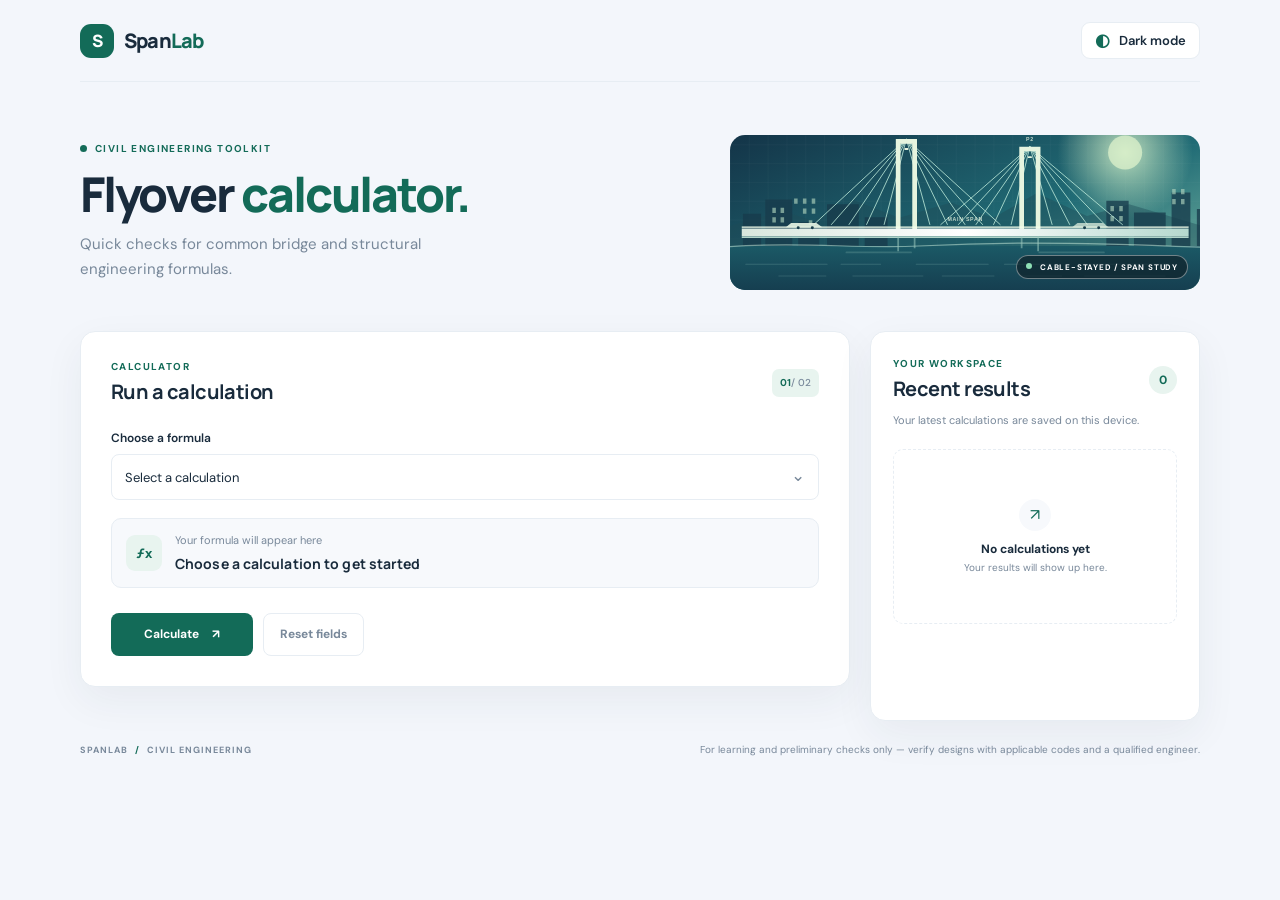
==== index.html @ 2cefdbad "Add flyover calculator website" ====
<!DOCTYPE html>
<html lang="en" data-theme="light">
<head>
    <meta charset="UTF-8">
    <meta name="viewport" content="width=device-width, initial-scale=1.0">
    <meta name="theme-color" content="#f3f6fb">
    <meta name="description" content="A simple civil engineering calculator for common cable-stayed flyover formulas.">
    <title>Flyover Engineering Calculator</title>
    <link rel="preconnect" href="https://fonts.googleapis.com">
    <link rel="preconnect" href="https://fonts.gstatic.com" crossorigin>
    <link href="https://fonts.googleapis.com/css2?family=DM+Sans:wght@400;500;600;700&family=Manrope:wght@500;600;700;800&display=swap" rel="stylesheet">
    <link rel="stylesheet" href="style.css">
</head>
<body>
    <div class="app-shell">
        <header class="topbar">
            <a class="brand" href="#" aria-label="SpanLab home">
                <span class="brand-mark" aria-hidden="true">S</span>
                <span>Span<span class="brand-light">Lab</span></span>
            </a>
            <button class="theme-toggle" id="themeToggle" type="button" aria-label="Switch to dark theme">
                <span class="theme-icon" aria-hidden="true">◐</span>
                <span id="themeLabel">Dark mode</span>
            </button>
        </header>

        <main>
            <section class="intro">
                <div class="intro-copy">
                    <p class="eyebrow"><span class="eyebrow-dot"></span> CIVIL ENGINEERING TOOLKIT</p>
                    <h1>Flyover <span>calculator.</span></h1>
                    <p class="intro-text">Quick checks for common bridge and structural engineering formulas.</p>
                </div>
                <div class="hero-image-wrap">
                    <svg class="bridge-illustration" viewBox="0 0 800 360" role="img" aria-labelledby="bridgeArtTitle bridgeArtDescription" preserveAspectRatio="xMidYMid slice">
                        <title id="bridgeArtTitle">Cable-stayed bridge illustration</title>
                        <desc id="bridgeArtDescription">A modern cable-stayed bridge with twin pylons, fan-shaped cables, a city skyline, and reflections on the water.</desc>
                        <defs>
                            <linearGradient id="bridgeSky" x1="0" y1="0" x2="1" y2="1">
                                <stop offset="0" stop-color="#122d42"/>
                                <stop offset=".58" stop-color="#206b75"/>
                                <stop offset="1" stop-color="#8bc7ad"/>
                            </linearGradient>
                            <linearGradient id="bridgeWater" x1="0" y1="0" x2="0" y2="1">
                                <stop stop-color="#1b5966"/>
                                <stop offset="1" stop-color="#122d42"/>
                            </linearGradient>
                            <linearGradient id="bridgeDeck" x1="0" y1="0" x2="1" y2="0">
                                <stop stop-color="#d8e7dd"/>
                                <stop offset=".5" stop-color="#ffffff"/>
                                <stop offset="1" stop-color="#b5d8ce"/>
                            </linearGradient>
                            <radialGradient id="bridgeGlow">
                                <stop stop-color="#d4f1c8" stop-opacity=".85"/>
                                <stop offset="1" stop-color="#d4f1c8" stop-opacity="0"/>
                            </radialGradient>
                            <pattern id="bridgeGrid" width="32" height="32" patternUnits="userSpaceOnUse">
                                <path d="M32 0H0V32" fill="none" stroke="#d4f1e7" stroke-opacity=".09" stroke-width="1"/>
                            </pattern>
                        </defs>
                        <rect width="800" height="360" fill="url(#bridgeSky)"/>
                        <rect width="800" height="260" fill="url(#bridgeGrid)"/>
                        <circle cx="672" cy="78" r="115" fill="url(#bridgeGlow)"/>
                        <circle cx="672" cy="78" r="29" fill="#e1f4ce" fill-opacity=".72"/>
                        <path d="M0 203 89 177l52 17 70-35 77 30 88-26 72 26 74-42 85 39 72-20 121 36v40H0Z" fill="#204b57" fill-opacity=".43"/>
                        <g fill="#183c4c" fill-opacity=".78">
                            <path d="M22 182h31v55H22zm38-24h46v79H60zm56 38h36v41h-36zm49-30h54v71h-54zm64 22h39v49h-39zm411-28h38v77h-38zm47 20h54v57h-54zm64-34h32v91h-32zm43 28h54v63h-54z"/>
                        </g>
                        <g fill="#acd1bc" fill-opacity=".65">
                            <path d="M72 172h6v9h-6zm14 0h6v9h-6zm-14 16h6v9h-6zm14 0h6v9h-6zm48 5h6v8h-6zm-25-37h6v9h-6zm15 0h6v9h-6zm15 0h6v9h-6zm-15 17h6v9h-6zm15 0h6v9h-6zm508-4h6v9h-6zm15 0h6v9h-6zm-15 17h6v9h-6zm15 0h6v9h-6zm90-46h6v9h-6zm15 0h6v9h-6zm-15 17h6v9h-6zm15 0h6v9h-6z"/>
                        </g>
                        <path d="M0 237h800v123H0z" fill="url(#bridgeWater)"/>
                        <path d="M0 238c120-9 216 4 321-1 116-6 236-8 479 2" fill="none" stroke="#bbdfd1" stroke-opacity=".58" stroke-width="2"/>
                        <g fill="none" stroke="#a9d8c8" stroke-linecap="round" stroke-opacity=".2">
                            <path d="M27 268h138m24 0h67m61 0h122m28 0h80m45 0h154" stroke-width="2"/>
                            <path d="M83 288h80m46 0h119m33 0h88m46 0h69m39 0h137" stroke-width="1.5"/>
                            <path d="M16 318h112m35 0h78m52 0h128m46 0h83m46 0h145" stroke-width="2"/>
                            <path d="M198 248h110m218 0h110" stroke-width="3"/>
                        </g>
                        <g fill="none" stroke="#bce9d9" stroke-opacity=".82" stroke-width="1.7">
                            <path d="M300 55 142 201M300 55 172 201M300 55 202 201M300 55 232 201M300 55 262 201"/>
                            <path d="M300 55 340 201M300 55 370 201M300 55 400 201M300 55 430 201M300 55 460 201"/>
                            <path d="M510 68 358 201M510 68 388 201M510 68 418 201M510 68 448 201M510 68 478 201"/>
                            <path d="M510 68 548 201M510 68 578 201M510 68 608 201M510 68 638 201M510 68 668 201"/>
                        </g>
                        <g fill="none" stroke="#e6f4df" stroke-linecap="round">
                            <path d="M286 210V59h28v151" stroke-width="8"/>
                            <path d="M496 210V72h28v138" stroke-width="8"/>
                            <path d="M298 72h4m206 14h4" stroke-width="3"/>
                        </g>
                        <path d="M20 207h760v13H20z" fill="url(#bridgeDeck)"/>
                        <path d="M20 205h760" stroke="#f4ffed" stroke-width="2"/>
                        <path d="M20 222h760" stroke="#b1d5ca" stroke-width="3"/>
                        <g fill="#e5f4e3">
                            <path d="M104 198h43l10 7h-62z" opacity=".92"/>
                            <path d="M591 198h43l10 7h-62z" opacity=".72"/>
                        </g>
                        <g fill="#173c4a">
                            <circle cx="116" cy="206" r="2.5"/><circle cx="140" cy="206" r="2.5"/>
                            <circle cx="603" cy="206" r="2.5"/><circle cx="627" cy="206" r="2.5"/>
                        </g>
                        <path d="M286 221v25m28-25v20m182-20v20m28-20v25" stroke="#9bc9bd" stroke-opacity=".55" stroke-width="3"/>
                        <g font-family="Arial, sans-serif" font-size="9" font-weight="700" letter-spacing="1.2" fill="#e6f4df" fill-opacity=".82">
                            <text x="298" y="46" text-anchor="middle">P1</text>
                            <text x="510" y="59" text-anchor="middle">P2</text>
                            <text x="400" y="194" text-anchor="middle">MAIN SPAN</text>
                        </g>
                    </svg>
                    <span class="image-caption"><span class="status-dot"></span> CABLE-STAYED / SPAN STUDY</span>
                </div>
            </section>

            <div class="workspace-grid">
                <section class="panel calculator-panel" aria-labelledby="calculatorHeading">
                    <div class="panel-heading">
                        <div>
                            <p class="section-kicker">CALCULATOR</p>
                            <h2 id="calculatorHeading">Run a calculation</h2>
                        </div>
                        <span class="step-badge">01 <span>/ 02</span></span>
                    </div>

                    <div class="field-group">
                        <label for="formulaSelect">Choose a formula</label>
                        <div class="select-wrap">
                            <select id="formulaSelect">
                                <option value="">Select a calculation</option>
                                <option value="wind">Wind load</option>
                                <option value="cable">Cable tension</option>
                                <option value="bending">Bending moment</option>
                                <option value="shear">Shear force</option>
                                <option value="stress">Normal stress</option>
                                <option value="deadload">Dead load</option>
                                <option value="deflection">Beam deflection</option>
                            </select>
                            <span class="select-chevron" aria-hidden="true">⌄</span>
                        </div>
                    </div>

                    <div class="formula-card" id="formulaText" aria-live="polite">
                        <span class="formula-icon" aria-hidden="true">ƒx</span>
                        <div>
                            <p class="formula-title">Your formula will appear here</p>
                            <p class="formula-equation">Choose a calculation to get started</p>
                        </div>
                    </div>

                    <form id="calculationForm" novalidate>
                        <div id="inputArea" class="input-grid"></div>
                        <p class="form-message" id="formMessage" role="alert" hidden></p>
                        <div class="form-actions">
                            <button class="button button-primary" type="submit">
                                Calculate <span aria-hidden="true">↗</span>
                            </button>
                            <button class="button button-secondary" id="resetButton" type="button">Reset fields</button>
                        </div>
                    </form>

                    <section class="result-card" id="result" aria-live="polite" aria-label="Calculation result" hidden>
                        <div class="result-topline">
                            <span class="result-label">YOUR RESULT</span>
                            <button class="copy-button" id="copyButton" type="button">Copy result</button>
                        </div>
                        <p class="result-name" id="resultName"></p>
                        <p class="result-value"><span id="resultValue"></span> <span class="result-unit" id="resultUnit"></span></p>
                        <p class="result-detail" id="resultDetail"></p>
                    </section>
                </section>

                <aside class="panel history-panel" aria-labelledby="historyHeading">
                    <div class="panel-heading">
                        <div>
                            <p class="section-kicker">YOUR WORKSPACE</p>
                            <h2 id="historyHeading">Recent results</h2>
                        </div>
                        <span class="history-count" id="historyCount">0</span>
                    </div>
                    <p class="history-description">Your latest calculations are saved on this device.</p>
                    <div class="history-list" id="historyList" aria-live="polite"></div>
                    <button class="clear-history" id="clearHistoryButton" type="button" hidden>Clear history</button>
                    <div class="history-empty" id="historyEmpty">
                        <span class="empty-icon" aria-hidden="true">↗</span>
                        <p>No calculations yet</p>
                        <span>Your results will show up here.</span>
                    </div>
                </aside>
            </div>
        </main>

        <footer class="footer">
            <span>SPANLAB <span class="footer-separator">/</span> CIVIL ENGINEERING</span>
            <span>For learning and preliminary checks only — verify designs with applicable codes and a qualified engineer.</span>
        </footer>
    </div>
    <script src="script.js"></script>
</body>
</html>
---- style.css ----
* {
    box-sizing: border-box;
}

:root {
    color-scheme: light;
    --page: #f3f6fb;
    --surface: #ffffff;
    --surface-soft: #f7f9fc;
    --text: #192b3c;
    --muted: #78889a;
    --line: #e7edf3;
    --accent: #136b58;
    --accent-strong: #0e5948;
    --accent-soft: #e8f4ef;
    --shadow: 0 14px 40px rgba(27, 49, 68, 0.06);
    --danger: #b94a48;
}

:root[data-theme="dark"] {
    color-scheme: dark;
    --page: #111a20;
    --surface: #19252d;
    --surface-soft: #202e37;
    --text: #e7eff3;
    --muted: #9badb8;
    --line: #30414c;
    --accent: #62c5a5;
    --accent-strong: #83d9bb;
    --accent-soft: #233e38;
    --shadow: 0 14px 40px rgba(0, 0, 0, 0.18);
    --danger: #ff9a94;
}

body {
    min-width: 320px;
    margin: 0;
    background: var(--page);
    color: var(--text);
    font-family: "DM Sans", sans-serif;
    transition: background-color 180ms ease, color 180ms ease;
}

button,
input,
select {
    font: inherit;
}

button:focus-visible,
a:focus-visible,
input:focus-visible,
select:focus-visible {
    outline: 3px solid color-mix(in srgb, var(--accent) 38%, transparent);
    outline-offset: 3px;
}

.app-shell {
    width: min(1120px, calc(100% - 48px));
    margin: 0 auto;
}

.topbar {
    height: 82px;
    display: flex;
    align-items: center;
    justify-content: space-between;
    border-bottom: 1px solid var(--line);
}

.brand {
    display: inline-flex;
    align-items: center;
    gap: 10px;
    color: var(--text);
    font: 800 20px "Manrope", sans-serif;
    letter-spacing: -0.8px;
    text-decoration: none;
}

.brand-mark {
    display: grid;
    width: 34px;
    height: 34px;
    place-items: center;
    border-radius: 11px;
    background: var(--accent);
    color: #fff;
    font-size: 17px;
}

.brand-light {
    color: var(--accent);
}

.theme-toggle {
    display: inline-flex;
    align-items: center;
    gap: 9px;
    border: 1px solid var(--line);
    border-radius: 9px;
    background: var(--surface);
    color: var(--text);
    padding: 9px 13px;
    cursor: pointer;
    font-size: 13px;
    font-weight: 600;
    transition: border-color 150ms ease, background 150ms ease;
}

.theme-toggle:hover,
.button-secondary:hover {
    border-color: var(--accent);
}

.theme-icon {
    color: var(--accent);
    font-size: 17px;
    line-height: 1;
}

.intro {
    display: grid;
    grid-template-columns: minmax(0, 1fr) minmax(290px, 42%);
    align-items: center;
    gap: 60px;
    padding: 53px 0 41px;
}

.eyebrow,
.section-kicker {
    margin: 0;
    color: var(--accent);
    font-size: 10px;
    font-weight: 700;
    letter-spacing: 1.4px;
}

.eyebrow {
    display: flex;
    align-items: center;
    gap: 8px;
}

.eyebrow-dot {
    width: 7px;
    height: 7px;
    border-radius: 50%;
    background: var(--accent);
}

h1,
h2,
p {
    margin-top: 0;
}

h1,
h2 {
    font-family: "Manrope", sans-serif;
}

h1 {
    margin: 13px 0 11px;
    font-size: clamp(35px, 5vw, 48px);
    font-weight: 800;
    letter-spacing: -2.2px;
    line-height: 1.1;
}

h1 span {
    color: var(--accent);
}

.intro-text {
    max-width: 415px;
    margin: 0;
    color: var(--muted);
    font-size: 15px;
    line-height: 1.7;
}

.hero-image-wrap {
    position: relative;
    height: 155px;
    overflow: hidden;
    border-radius: 15px;
    background: var(--surface-soft);
}

.bridge-illustration {
    width: 100%;
    height: 100%;
    display: block;
}

.image-caption {
    position: absolute;
    z-index: 1;
    right: 12px;
    bottom: 11px;
    border: 1px solid rgba(255, 255, 255, 0.4);
    border-radius: 999px;
    background: rgba(15, 33, 40, 0.68);
    color: #fff;
    padding: 6px 9px;
    font-size: 8px;
    font-weight: 700;
    letter-spacing: 0.8px;
}

.status-dot {
    display: inline-block;
    width: 6px;
    height: 6px;
    margin-right: 5px;
    border-radius: 50%;
    background: #8ee0b6;
    vertical-align: 1px;
}

.workspace-grid {
    display: grid;
    grid-template-columns: minmax(0, 1fr) 330px;
    align-items: start;
    gap: 20px;
}

.panel {
    border: 1px solid var(--line);
    border-radius: 15px;
    background: var(--surface);
    box-shadow: var(--shadow);
}

.calculator-panel {
    padding: 28px 30px 30px;
}

.history-panel {
    min-height: 390px;
    padding: 25px 22px;
}

.panel-heading {
    display: flex;
    align-items: center;
    justify-content: space-between;
    gap: 16px;
    margin-bottom: 25px;
}

.panel-heading h2 {
    margin: 5px 0 0;
    font-size: 20px;
    font-weight: 700;
    letter-spacing: -0.55px;
}

.step-badge,
.history-count {
    display: inline-flex;
    align-items: center;
    justify-content: center;
    min-width: 40px;
    height: 28px;
    border-radius: 7px;
    background: var(--accent-soft);
    color: var(--accent);
    font-size: 10px;
    font-weight: 700;
}

.step-badge {
    padding: 0 8px;
}

.step-badge span {
    color: var(--muted);
    font-weight: 500;
}

.history-count {
    min-width: 28px;
    height: 28px;
    border-radius: 50%;
    font-size: 12px;
}

.field-group {
    min-width: 0;
    margin-bottom: 17px;
}

.field-group label {
    display: block;
    margin-bottom: 8px;
    color: var(--text);
    font-size: 12px;
    font-weight: 600;
}

.select-wrap,
.input-wrap {
    position: relative;
}

select,
.input-wrap input {
    width: 100%;
    min-height: 46px;
    border: 1px solid var(--line);
    border-radius: 8px;
    background: var(--surface);
    color: var(--text);
    font-size: 13px;
    transition: border-color 150ms ease, box-shadow 150ms ease;
}

select {
    appearance: none;
    padding: 0 42px 0 13px;
    cursor: pointer;
}

.select-chevron {
    position: absolute;
    top: 50%;
    right: 14px;
    color: var(--muted);
    font-size: 17px;
    line-height: 1;
    pointer-events: none;
    transform: translateY(-60%);
}

.input-wrap input {
    padding: 0 82px 0 13px;
}

select:focus,
.input-wrap input:focus {
    border-color: var(--accent);
    box-shadow: 0 0 0 3px color-mix(in srgb, var(--accent) 13%, transparent);
    outline: 0;
}

.input-wrap input::placeholder {
    color: #aab5bf;
}

.input-unit {
    position: absolute;
    top: 50%;
    right: 13px;
    max-width: 72px;
    overflow: hidden;
    color: var(--muted);
    font-size: 11px;
    text-overflow: ellipsis;
    white-space: nowrap;
    transform: translateY(-50%);
    pointer-events: none;
}

.formula-card {
    display: flex;
    align-items: center;
    gap: 13px;
    margin: 18px 0 22px;
    border: 1px solid var(--line);
    border-radius: 10px;
    background: var(--surface-soft);
    padding: 14px;
}

.formula-icon {
    flex: 0 0 36px;
    display: grid;
    width: 36px;
    height: 36px;
    place-items: center;
    border-radius: 9px;
    background: var(--accent-soft);
    color: var(--accent);
    font-family: "Manrope", sans-serif;
    font-size: 13px;
    font-weight: 800;
}

.formula-title {
    margin: 0 0 5px;
    color: var(--muted);
    font-size: 11px;
    line-height: 1.45;
}

.formula-equation {
    margin: 0;
    color: var(--text);
    font-family: "Manrope", sans-serif;
    font-size: 14px;
    font-weight: 700;
    letter-spacing: 0.1px;
}

.input-grid {
    display: grid;
    grid-template-columns: repeat(2, minmax(0, 1fr));
    column-gap: 16px;
}

.form-message {
    margin: -2px 0 14px;
    color: var(--danger);
    font-size: 12px;
}

.form-actions {
    display: flex;
    align-items: center;
    gap: 10px;
    margin-top: 3px;
}

.button {
    min-height: 43px;
    border: 1px solid transparent;
    border-radius: 8px;
    padding: 0 16px;
    cursor: pointer;
    font-size: 12px;
    font-weight: 700;
    transition: transform 120ms ease, background 150ms ease, border-color 150ms ease;
}

.button:active {
    transform: translateY(1px);
}

.button-primary {
    display: inline-flex;
    align-items: center;
    justify-content: center;
    gap: 13px;
    min-width: 142px;
    background: var(--accent);
    color: #fff;
}

.button-primary:hover {
    background: var(--accent-strong);
}

.button-secondary {
    border-color: var(--line);
    background: var(--surface);
    color: var(--muted);
}

.result-card {
    margin-top: 21px;
    border: 1px solid color-mix(in srgb, var(--accent) 25%, var(--line));
    border-radius: 10px;
    background: var(--accent-soft);
    padding: 17px 18px;
}

.result-topline {
    display: flex;
    align-items: center;
    justify-content: space-between;
    gap: 10px;
}

.result-label {
    color: var(--accent);
    font-size: 9px;
    font-weight: 700;
    letter-spacing: 1.2px;
}

.copy-button {
    border: 0;
    background: transparent;
    color: var(--accent);
    padding: 3px 0;
    cursor: pointer;
    font-size: 11px;
    font-weight: 700;
}

.result-name {
    margin: 13px 0 2px;
    color: var(--muted);
    font-size: 12px;
}

.result-value {
    margin: 0;
    color: var(--text);
    font-family: "Manrope", sans-serif;
    font-size: clamp(25px, 4vw, 33px);
    font-weight: 800;
    letter-spacing: -1px;
    overflow-wrap: anywhere;
}

.result-unit {
    color: var(--accent);
    font-size: 15px;
    font-weight: 700;
    letter-spacing: 0;
}

.result-detail {
    margin: 7px 0 0;
    color: var(--muted);
    font-size: 11px;
}

.history-description {
    margin: -15px 0 19px;
    color: var(--muted);
    font-size: 11px;
    line-height: 1.6;
}

.history-list {
    display: grid;
    gap: 10px;
}

.history-item {
    border: 1px solid var(--line);
    border-radius: 9px;
    padding: 12px;
}

.history-meta {
    display: flex;
    align-items: center;
    justify-content: space-between;
    gap: 8px;
    color: var(--text);
    font-size: 11px;
    font-weight: 600;
}

.history-meta time {
    color: var(--muted);
    font-size: 9px;
    font-weight: 400;
    text-align: right;
}

.history-value {
    margin: 8px 0 0;
    color: var(--accent);
    font-family: "Manrope", sans-serif;
    font-size: 17px;
    font-weight: 800;
    letter-spacing: -0.3px;
}

.history-empty {
    display: grid;
    min-height: 175px;
    place-content: center;
    justify-items: center;
    border: 1px dashed var(--line);
    border-radius: 10px;
    color: var(--muted);
    text-align: center;
}

.history-empty[hidden],
.result-card[hidden],
.form-message[hidden],
.clear-history[hidden] {
    display: none;
}

.empty-icon {
    display: grid;
    width: 32px;
    height: 32px;
    margin-bottom: 10px;
    place-items: center;
    border-radius: 50%;
    background: var(--surface-soft);
    color: var(--accent);
    font-size: 16px;
}

.history-empty p {
    margin: 0 0 4px;
    color: var(--text);
    font-size: 12px;
    font-weight: 700;
}

.history-empty > span:last-child {
    font-size: 10px;
}

.clear-history {
    width: 100%;
    margin-top: 14px;
    border: 0;
    background: transparent;
    color: var(--muted);
    padding: 8px;
    cursor: pointer;
    font-size: 11px;
    font-weight: 600;
}

.clear-history:hover {
    color: var(--danger);
}

.footer {
    display: flex;
    align-items: center;
    justify-content: space-between;
    gap: 18px;
    padding: 22px 0 28px;
    color: var(--muted);
    font-size: 10px;
}

.footer > span:first-child {
    flex: 0 0 auto;
    font-size: 9px;
    font-weight: 700;
    letter-spacing: 1px;
}

.footer-separator {
    margin: 0 4px;
    color: var(--accent);
}

@media (max-width: 760px) {
    .app-shell {
        width: min(100% - 32px, 600px);
    }

    .intro {
        grid-template-columns: minmax(0, 1fr) minmax(180px, 38%);
        gap: 22px;
        padding: 39px 0 28px;
    }

    .hero-image-wrap {
        height: 130px;
    }

    .workspace-grid {
        grid-template-columns: minmax(0, 1fr);
        gap: 15px;
    }

    .history-panel {
        min-height: 0;
    }

    .history-empty {
        min-height: 135px;
    }
}

@media (max-width: 520px) {
    .app-shell {
        width: calc(100% - 28px);
    }

    .topbar {
        height: 68px;
    }

    .intro {
        grid-template-columns: minmax(0, 1fr);
        gap: 19px;
        padding: 32px 0 23px;
    }

    .intro-text {
        max-width: 340px;
        font-size: 13px;
    }

    .hero-image-wrap {
        height: 145px;
    }

    .calculator-panel {
        padding: 22px 17px;
    }

    .history-panel {
        padding: 22px 17px;
    }

    .input-grid {
        grid-template-columns: minmax(0, 1fr);
        gap: 0;
    }

    .form-actions {
        align-items: stretch;
        flex-direction: column;
    }

    .button-primary {
        width: 100%;
    }

    .footer {
        align-items: flex-start;
        flex-direction: column;
        gap: 8px;
        padding-top: 19px;
        line-height: 1.55;
    }
}

@media (prefers-reduced-motion: reduce) {
    *,
    *::before,
    *::after {
        scroll-behavior: auto !important;
        transition-duration: 0.01ms !important;
    }
}
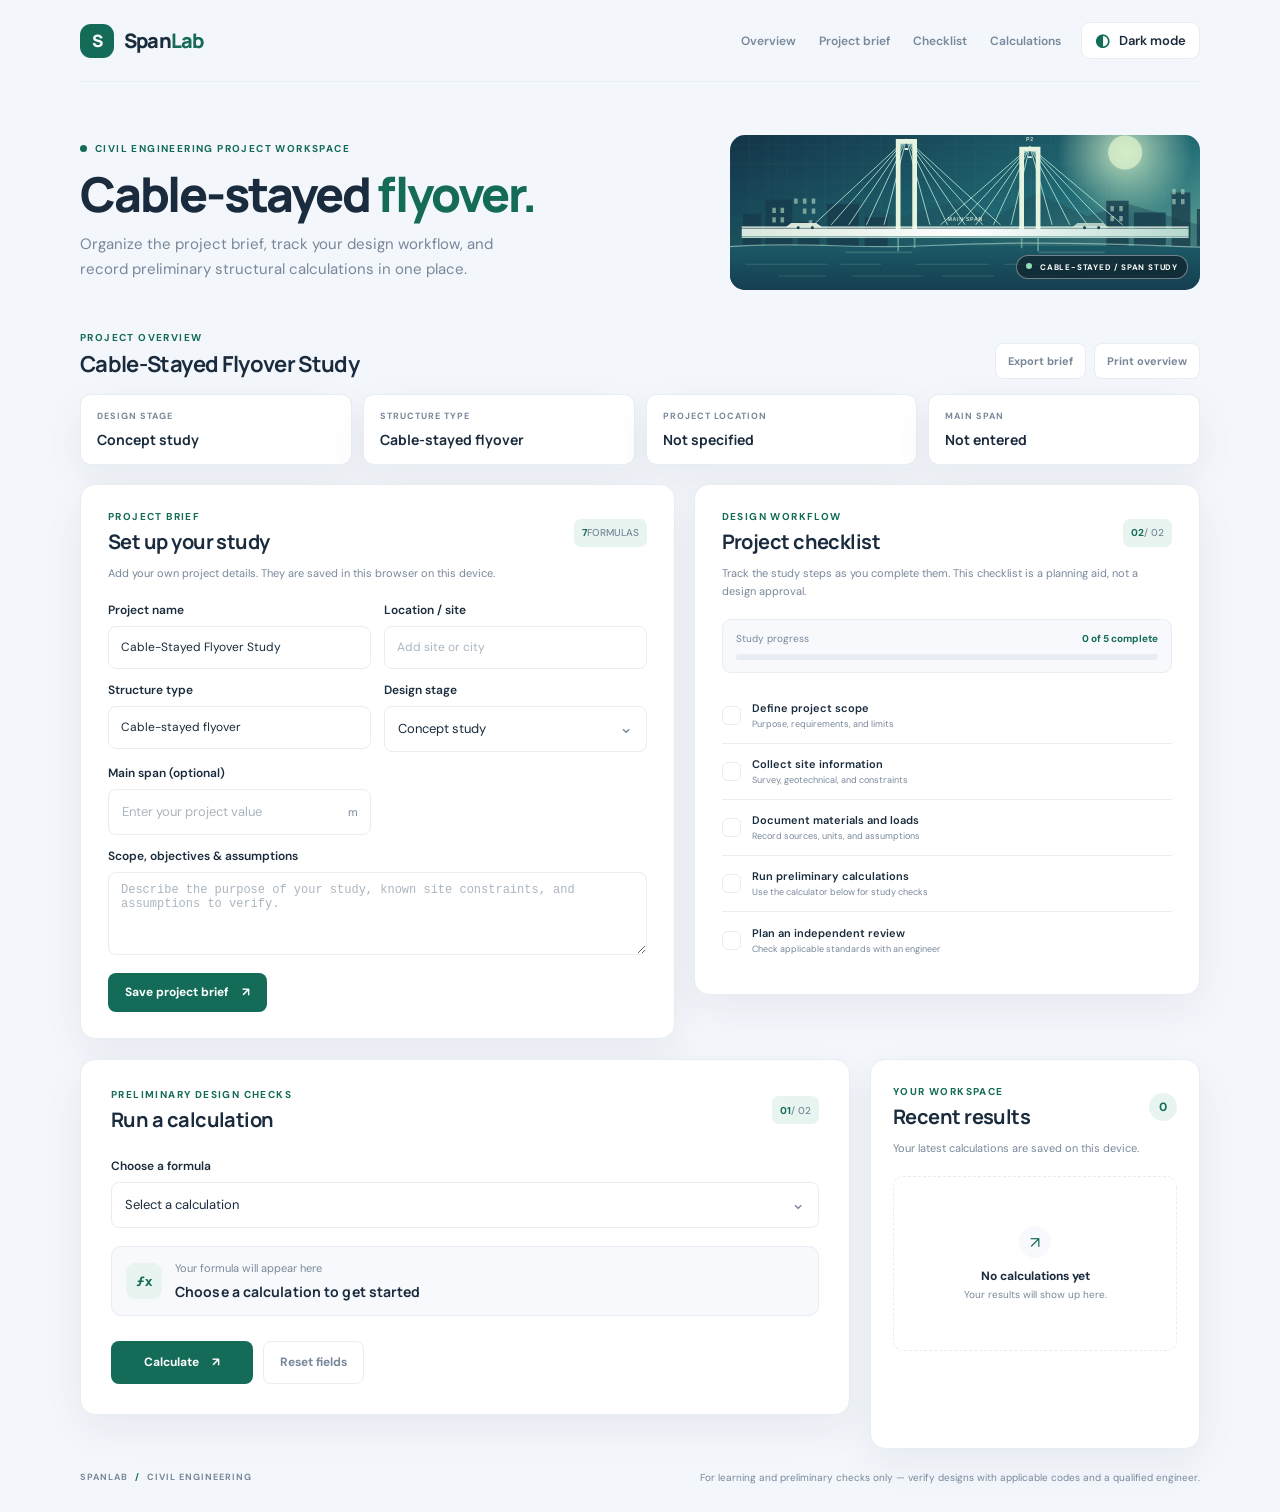
==== commit a944ece0: "Add flyover project workspace Co-authored-by: Copilot <223556219+Copilot@users.noreply.github.com>" ====
--- a/index.html
+++ b/index.html
@@ -4,8 +4,8 @@
     <meta charset="UTF-8">
     <meta name="viewport" content="width=device-width, initial-scale=1.0">
     <meta name="theme-color" content="#f3f6fb">
-    <meta name="description" content="A simple civil engineering calculator for common cable-stayed flyover formulas.">
-    <title>Flyover Engineering Calculator</title>
+    <meta name="description" content="An educational cable-stayed flyover project workspace with an editable brief, design checklist, and preliminary calculators.">
+    <title>Cable-Stayed Flyover Project Workspace</title>
     <link rel="preconnect" href="https://fonts.googleapis.com">
     <link rel="preconnect" href="https://fonts.gstatic.com" crossorigin>
     <link href="https://fonts.googleapis.com/css2?family=DM+Sans:wght@400;500;600;700&family=Manrope:wght@500;600;700;800&display=swap" rel="stylesheet">
@@ -18,6 +18,12 @@
                 <span class="brand-mark" aria-hidden="true">S</span>
                 <span>Span<span class="brand-light">Lab</span></span>
             </a>
+            <nav class="primary-nav" aria-label="Project navigation">
+                <a href="#project-overview">Overview</a>
+                <a href="#project-setup">Project brief</a>
+                <a href="#design-checklist">Checklist</a>
+                <a href="#calculator">Calculations</a>
+            </nav>
             <button class="theme-toggle" id="themeToggle" type="button" aria-label="Switch to dark theme">
                 <span class="theme-icon" aria-hidden="true">◐</span>
                 <span id="themeLabel">Dark mode</span>
@@ -27,9 +33,9 @@
         <main>
             <section class="intro">
                 <div class="intro-copy">
-                    <p class="eyebrow"><span class="eyebrow-dot"></span> CIVIL ENGINEERING TOOLKIT</p>
-                    <h1>Flyover <span>calculator.</span></h1>
-                    <p class="intro-text">Quick checks for common bridge and structural engineering formulas.</p>
+                    <p class="eyebrow"><span class="eyebrow-dot"></span> CIVIL ENGINEERING PROJECT WORKSPACE</p>
+                    <h1>Cable-stayed <span>flyover.</span></h1>
+                    <p class="intro-text">Organize the project brief, track your design workflow, and record preliminary structural calculations in one place.</p>
                 </div>
                 <div class="hero-image-wrap">
                     <svg class="bridge-illustration" viewBox="0 0 800 360" role="img" aria-labelledby="bridgeArtTitle bridgeArtDescription" preserveAspectRatio="xMidYMid slice">
@@ -110,11 +116,145 @@
                 </div>
             </section>
 
-            <div class="workspace-grid">
+            <section class="project-overview section-block" id="project-overview" aria-labelledby="projectOverviewHeading">
+                <div class="section-title-row">
+                    <div>
+                        <p class="section-kicker">PROJECT OVERVIEW</p>
+                        <h2 id="projectOverviewHeading"><span id="summaryName">Cable-Stayed Flyover Study</span></h2>
+                    </div>
+                    <div class="overview-actions">
+                        <button class="button button-secondary" id="exportProjectButton" type="button">Export brief</button>
+                        <button class="button button-secondary" id="printProjectButton" type="button">Print overview</button>
+                    </div>
+                </div>
+                <div class="summary-grid">
+                    <article class="summary-card">
+                        <span class="summary-label">DESIGN STAGE</span>
+                        <strong id="summaryStage">Concept study</strong>
+                    </article>
+                    <article class="summary-card">
+                        <span class="summary-label">STRUCTURE TYPE</span>
+                        <strong id="summaryStructure">Cable-stayed flyover</strong>
+                    </article>
+                    <article class="summary-card">
+                        <span class="summary-label">PROJECT LOCATION</span>
+                        <strong id="summaryLocation">Not specified</strong>
+                    </article>
+                    <article class="summary-card">
+                        <span class="summary-label">MAIN SPAN</span>
+                        <strong id="summarySpan">Not entered</strong>
+                    </article>
+                </div>
+            </section>
+
+            <div class="project-workgrid">
+                <section class="panel project-setup-panel" id="project-setup" aria-labelledby="projectSetupHeading">
+                    <div class="panel-heading">
+                        <div>
+                            <p class="section-kicker">PROJECT BRIEF</p>
+                            <h2 id="projectSetupHeading">Set up your study</h2>
+                        </div>
+                        <span class="step-badge">7 <span>FORMULAS</span></span>
+                    </div>
+                    <p class="panel-intro">Add your own project details. They are saved in this browser on this device.</p>
+                    <form id="projectForm" novalidate>
+                        <div class="project-fields">
+                            <div class="field-group">
+                                <label for="projectName">Project name</label>
+                                <input class="text-input" id="projectName" name="projectName" maxlength="80" required>
+                            </div>
+                            <div class="field-group">
+                                <label for="projectLocation">Location / site</label>
+                                <input class="text-input" id="projectLocation" name="projectLocation" maxlength="100" placeholder="Add site or city">
+                            </div>
+                            <div class="field-group">
+                                <label for="structureType">Structure type</label>
+                                <input class="text-input" id="structureType" name="structureType" maxlength="80" required>
+                            </div>
+                            <div class="field-group">
+                                <label for="projectStage">Design stage</label>
+                                <div class="select-wrap">
+                                    <select id="projectStage" name="projectStage">
+                                        <option value="concept">Concept study</option>
+                                        <option value="preliminary">Preliminary design</option>
+                                        <option value="detailed">Detailed design</option>
+                                        <option value="review">Review / submission</option>
+                                    </select>
+                                    <span class="select-chevron" aria-hidden="true">⌄</span>
+                                </div>
+                            </div>
+                            <div class="field-group">
+                                <label for="mainSpan">Main span (optional)</label>
+                                <div class="input-wrap">
+                                    <input id="mainSpan" name="mainSpan" type="number" min="0" step="any" placeholder="Enter your project value">
+                                    <span class="input-unit">m</span>
+                                </div>
+                            </div>
+                            <div class="field-group project-notes-field">
+                                <label for="projectNotes">Scope, objectives & assumptions</label>
+                                <textarea class="text-input project-notes" id="projectNotes" name="projectNotes" maxlength="1200" placeholder="Describe the purpose of your study, known site constraints, and assumptions to verify."></textarea>
+                            </div>
+                        </div>
+                        <div class="project-form-footer">
+                            <button class="button button-primary" type="submit">Save project brief <span aria-hidden="true">↗</span></button>
+                            <p class="project-message" id="projectMessage" role="status" aria-live="polite"></p>
+                        </div>
+                    </form>
+                </section>
+
+                <section class="panel checklist-panel" id="design-checklist" aria-labelledby="checklistHeading">
+                    <div class="panel-heading">
+                        <div>
+                            <p class="section-kicker">DESIGN WORKFLOW</p>
+                            <h2 id="checklistHeading">Project checklist</h2>
+                        </div>
+                        <span class="step-badge">02 <span>/ 02</span></span>
+                    </div>
+                    <p class="panel-intro">Track the study steps as you complete them. This checklist is a planning aid, not a design approval.</p>
+                    <div class="progress-summary">
+                        <div class="progress-copy">
+                            <span>Study progress</span>
+                            <strong id="progressLabel">0 of 5 complete</strong>
+                        </div>
+                        <div class="progress-track" role="progressbar" aria-label="Project checklist progress" aria-valuemin="0" aria-valuemax="5" aria-valuenow="0">
+                            <span id="progressBar"></span>
+                        </div>
+                    </div>
+                    <div class="checklist-items">
+                        <label class="checklist-item">
+                            <input type="checkbox" data-project-step="scope">
+                            <span class="checkmark" aria-hidden="true"></span>
+                            <span><strong>Define project scope</strong><small>Purpose, requirements, and limits</small></span>
+                        </label>
+                        <label class="checklist-item">
+                            <input type="checkbox" data-project-step="site">
+                            <span class="checkmark" aria-hidden="true"></span>
+                            <span><strong>Collect site information</strong><small>Survey, geotechnical, and constraints</small></span>
+                        </label>
+                        <label class="checklist-item">
+                            <input type="checkbox" data-project-step="loads">
+                            <span class="checkmark" aria-hidden="true"></span>
+                            <span><strong>Document materials and loads</strong><small>Record sources, units, and assumptions</small></span>
+                        </label>
+                        <label class="checklist-item">
+                            <input type="checkbox" data-project-step="checks">
+                            <span class="checkmark" aria-hidden="true"></span>
+                            <span><strong>Run preliminary calculations</strong><small>Use the calculator below for study checks</small></span>
+                        </label>
+                        <label class="checklist-item">
+                            <input type="checkbox" data-project-step="review">
+                            <span class="checkmark" aria-hidden="true"></span>
+                            <span><strong>Plan an independent review</strong><small>Check applicable standards with an engineer</small></span>
+                        </label>
+                    </div>
+                </section>
+            </div>
+
+            <div class="workspace-grid section-block" id="calculator">
                 <section class="panel calculator-panel" aria-labelledby="calculatorHeading">
                     <div class="panel-heading">
                         <div>
-                            <p class="section-kicker">CALCULATOR</p>
+                            <p class="section-kicker">PRELIMINARY DESIGN CHECKS</p>
                             <h2 id="calculatorHeading">Run a calculation</h2>
                         </div>
                         <span class="step-badge">01 <span>/ 02</span></span>
--- a/style.css
+++ b/style.css
@@ -734,3 +734,440 @@
         transition-duration: 0.01ms !important;
     }
 }
+
+.topbar {
+    height: auto;
+    min-height: 82px;
+    gap: 20px;
+}
+
+.primary-nav {
+    display: flex;
+    align-items: center;
+    justify-content: center;
+    gap: 23px;
+    margin-left: auto;
+}
+
+.primary-nav a {
+    color: var(--muted);
+    font-size: 12px;
+    font-weight: 600;
+    text-decoration: none;
+    transition: color 150ms ease;
+}
+
+.primary-nav a:hover {
+    color: var(--accent);
+}
+
+.section-block {
+    scroll-margin-top: 20px;
+}
+
+.project-overview {
+    margin: 0 0 19px;
+}
+
+.section-title-row {
+    display: flex;
+    align-items: end;
+    justify-content: space-between;
+    gap: 16px;
+    margin-bottom: 15px;
+}
+
+.section-title-row h2 {
+    margin: 5px 0 0;
+    font-size: 22px;
+    font-weight: 700;
+    letter-spacing: -0.65px;
+}
+
+.overview-actions {
+    display: flex;
+    gap: 8px;
+}
+
+.overview-actions .button {
+    min-height: 36px;
+    padding: 0 12px;
+    font-size: 11px;
+}
+
+.summary-grid {
+    display: grid;
+    grid-template-columns: repeat(4, minmax(0, 1fr));
+    gap: 11px;
+}
+
+.summary-card {
+    min-width: 0;
+    border: 1px solid var(--line);
+    border-radius: 11px;
+    background: var(--surface);
+    padding: 15px 16px;
+    box-shadow: var(--shadow);
+}
+
+.summary-label {
+    display: block;
+    margin-bottom: 8px;
+    color: var(--muted);
+    font-size: 9px;
+    font-weight: 700;
+    letter-spacing: 1px;
+}
+
+.summary-card strong {
+    display: block;
+    overflow: hidden;
+    color: var(--text);
+    font-family: "Manrope", sans-serif;
+    font-size: 14px;
+    font-weight: 700;
+    text-overflow: ellipsis;
+    white-space: nowrap;
+}
+
+.project-workgrid {
+    display: grid;
+    grid-template-columns: minmax(0, 1.08fr) minmax(0, 0.92fr);
+    align-items: start;
+    gap: 19px;
+    margin-bottom: 20px;
+}
+
+.project-setup-panel,
+.checklist-panel {
+    padding: 25px 27px 26px;
+    scroll-margin-top: 20px;
+}
+
+.project-setup-panel .panel-heading,
+.checklist-panel .panel-heading {
+    margin-bottom: 10px;
+}
+
+.panel-intro {
+    margin: 0 0 19px;
+    color: var(--muted);
+    font-size: 11px;
+    line-height: 1.6;
+}
+
+.project-fields {
+    display: grid;
+    grid-template-columns: repeat(2, minmax(0, 1fr));
+    column-gap: 13px;
+}
+
+.project-fields .field-group {
+    margin-bottom: 13px;
+}
+
+.text-input {
+    width: 100%;
+    min-height: 43px;
+    border: 1px solid var(--line);
+    border-radius: 8px;
+    background: var(--surface);
+    color: var(--text);
+    padding: 10px 12px;
+    font-size: 12px;
+    transition: border-color 150ms ease, box-shadow 150ms ease;
+}
+
+.text-input:focus,
+.project-notes:focus {
+    border-color: var(--accent);
+    box-shadow: 0 0 0 3px color-mix(in srgb, var(--accent) 13%, transparent);
+    outline: 0;
+}
+
+.text-input::placeholder {
+    color: #aab5bf;
+}
+
+.project-notes-field {
+    grid-column: 1 / -1;
+}
+
+.project-notes {
+    min-height: 83px;
+    resize: vertical;
+}
+
+.project-form-footer {
+    display: flex;
+    align-items: center;
+    gap: 12px;
+}
+
+.project-form-footer .button {
+    min-height: 39px;
+    white-space: nowrap;
+}
+
+.project-message {
+    margin: 0;
+    color: var(--accent);
+    font-size: 10px;
+}
+
+.project-message[data-error="true"] {
+    color: var(--danger);
+}
+
+.progress-summary {
+    margin: 2px 0 15px;
+    border: 1px solid var(--line);
+    border-radius: 9px;
+    background: var(--surface-soft);
+    padding: 12px 13px;
+}
+
+.progress-copy {
+    display: flex;
+    justify-content: space-between;
+    gap: 10px;
+    margin-bottom: 9px;
+    color: var(--muted);
+    font-size: 10px;
+}
+
+.progress-copy strong {
+    color: var(--accent);
+    font-size: 10px;
+}
+
+.progress-track {
+    height: 6px;
+    overflow: hidden;
+    border-radius: 999px;
+    background: var(--line);
+}
+
+.progress-track span {
+    display: block;
+    width: 0;
+    height: 100%;
+    border-radius: inherit;
+    background: var(--accent);
+    transition: width 180ms ease;
+}
+
+.checklist-items {
+    display: grid;
+}
+
+.checklist-item {
+    position: relative;
+    display: flex;
+    align-items: center;
+    gap: 11px;
+    min-height: 56px;
+    border-bottom: 1px solid var(--line);
+    cursor: pointer;
+}
+
+.checklist-item:last-child {
+    border-bottom: 0;
+}
+
+.checklist-item input {
+    position: absolute;
+    width: 20px;
+    height: 20px;
+    margin: 0;
+    opacity: 0;
+    cursor: pointer;
+}
+
+.checkmark {
+    display: grid;
+    flex: 0 0 19px;
+    width: 19px;
+    height: 19px;
+    place-items: center;
+    border: 1px solid var(--line);
+    border-radius: 6px;
+    background: var(--surface);
+    color: transparent;
+    font-size: 12px;
+    transition: background 150ms ease, border-color 150ms ease;
+}
+
+.checklist-item input:checked + .checkmark {
+    border-color: var(--accent);
+    background: var(--accent);
+    color: #fff;
+}
+
+.checklist-item input:checked + .checkmark::after {
+    content: "✓";
+}
+
+.checklist-item input:focus-visible + .checkmark {
+    outline: 3px solid color-mix(in srgb, var(--accent) 38%, transparent);
+    outline-offset: 3px;
+}
+
+.checklist-item strong,
+.checklist-item small {
+    display: block;
+}
+
+.checklist-item strong {
+    color: var(--text);
+    font-size: 11px;
+    font-weight: 600;
+}
+
+.checklist-item small {
+    margin-top: 3px;
+    color: var(--muted);
+    font-size: 9px;
+}
+
+.checklist-item input:checked ~ span:last-child strong {
+    color: var(--muted);
+    text-decoration: line-through;
+}
+
+#calculator {
+    scroll-margin-top: 20px;
+}
+
+@media (max-width: 900px) {
+    .topbar {
+        flex-wrap: wrap;
+        justify-content: space-between;
+        gap: 12px;
+        padding: 15px 0;
+    }
+
+    .primary-nav {
+        order: 3;
+        flex-basis: 100%;
+        justify-content: flex-start;
+        gap: 21px;
+        overflow-x: auto;
+        padding: 4px 0;
+    }
+
+    .summary-grid {
+        grid-template-columns: repeat(2, minmax(0, 1fr));
+    }
+
+    .project-workgrid {
+        grid-template-columns: minmax(0, 1fr);
+    }
+}
+
+@media (max-width: 520px) {
+    .topbar {
+        min-height: 0;
+        padding: 13px 0 9px;
+    }
+
+    .primary-nav {
+        gap: 19px;
+    }
+
+    .primary-nav a {
+        flex: 0 0 auto;
+        font-size: 11px;
+    }
+
+    .section-title-row {
+        align-items: flex-start;
+        flex-direction: column;
+    }
+
+    .overview-actions {
+        width: 100%;
+    }
+
+    .overview-actions .button {
+        flex: 1;
+    }
+
+    .summary-card {
+        padding: 13px 12px;
+    }
+
+    .summary-card strong {
+        font-size: 12px;
+    }
+
+    .project-setup-panel,
+    .checklist-panel {
+        padding: 21px 17px;
+    }
+
+    .project-fields {
+        grid-template-columns: minmax(0, 1fr);
+    }
+
+    .project-notes-field {
+        grid-column: auto;
+    }
+
+    .project-form-footer {
+        align-items: flex-start;
+        flex-direction: column;
+    }
+}
+
+@media print {
+    :root,
+    :root[data-theme="dark"] {
+        color-scheme: light;
+        --page: #fff;
+        --surface: #fff;
+        --surface-soft: #f7f9fc;
+        --text: #192b3c;
+        --muted: #596a78;
+        --line: #d7dfe6;
+        --accent: #136b58;
+    }
+
+    .app-shell {
+        width: 100%;
+    }
+
+    .topbar,
+    .hero-image-wrap,
+    .overview-actions,
+    .project-form-footer,
+    .calculator-panel,
+    .history-panel,
+    .footer {
+        display: none !important;
+    }
+
+    .intro {
+        display: block;
+        padding: 0 0 18px;
+    }
+
+    .intro-copy .eyebrow {
+        color: #136b58;
+    }
+
+    .project-overview,
+    .project-workgrid {
+        margin: 0 0 14px;
+    }
+
+    .panel,
+    .summary-card {
+        box-shadow: none;
+        break-inside: avoid;
+    }
+
+    .project-workgrid {
+        grid-template-columns: 1fr 1fr;
+    }
+}
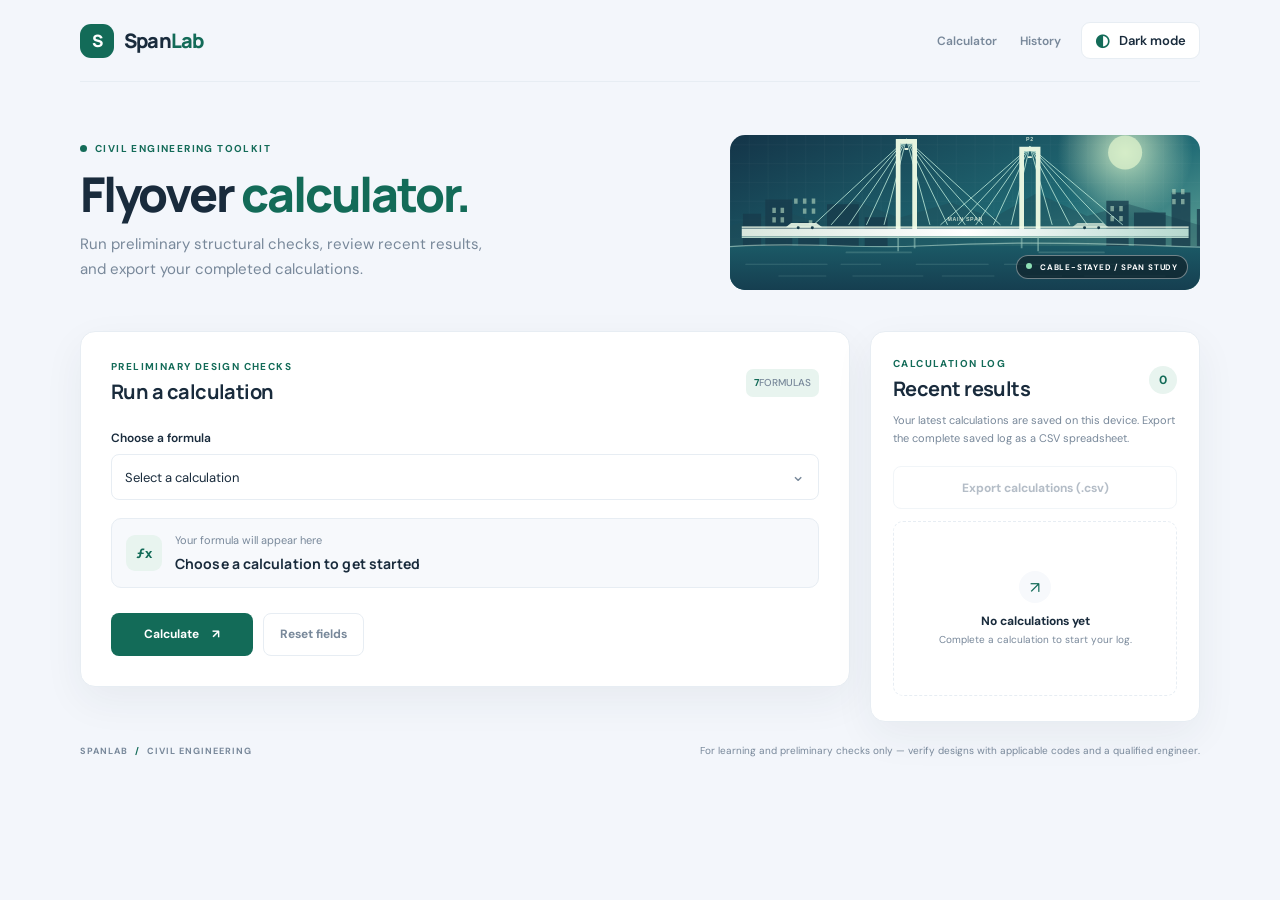
==== commit 52f87dc7: "Replace project sections with calculation export Co-authored-by: Copilot <223556219+Copilot@users.no" ====
--- a/index.html
+++ b/index.html
@@ -4,8 +4,8 @@
     <meta charset="UTF-8">
     <meta name="viewport" content="width=device-width, initial-scale=1.0">
     <meta name="theme-color" content="#f3f6fb">
-    <meta name="description" content="An educational cable-stayed flyover project workspace with an editable brief, design checklist, and preliminary calculators.">
-    <title>Cable-Stayed Flyover Project Workspace</title>
+    <meta name="description" content="A cable-stayed flyover calculator for common preliminary structural formula checks.">
+    <title>Flyover Engineering Calculator</title>
     <link rel="preconnect" href="https://fonts.googleapis.com">
     <link rel="preconnect" href="https://fonts.gstatic.com" crossorigin>
     <link href="https://fonts.googleapis.com/css2?family=DM+Sans:wght@400;500;600;700&family=Manrope:wght@500;600;700;800&display=swap" rel="stylesheet">
@@ -18,11 +18,9 @@
                 <span class="brand-mark" aria-hidden="true">S</span>
                 <span>Span<span class="brand-light">Lab</span></span>
             </a>
-            <nav class="primary-nav" aria-label="Project navigation">
-                <a href="#project-overview">Overview</a>
-                <a href="#project-setup">Project brief</a>
-                <a href="#design-checklist">Checklist</a>
-                <a href="#calculator">Calculations</a>
+            <nav class="primary-nav" aria-label="Calculator navigation">
+                <a href="#calculator">Calculator</a>
+                <a href="#history">History</a>
             </nav>
             <button class="theme-toggle" id="themeToggle" type="button" aria-label="Switch to dark theme">
                 <span class="theme-icon" aria-hidden="true">◐</span>
@@ -33,9 +31,9 @@
         <main>
             <section class="intro">
                 <div class="intro-copy">
-                    <p class="eyebrow"><span class="eyebrow-dot"></span> CIVIL ENGINEERING PROJECT WORKSPACE</p>
-                    <h1>Cable-stayed <span>flyover.</span></h1>
-                    <p class="intro-text">Organize the project brief, track your design workflow, and record preliminary structural calculations in one place.</p>
+                    <p class="eyebrow"><span class="eyebrow-dot"></span> CIVIL ENGINEERING TOOLKIT</p>
+                    <h1>Flyover <span>calculator.</span></h1>
+                    <p class="intro-text">Run preliminary structural checks, review recent results, and export your completed calculations.</p>
                 </div>
                 <div class="hero-image-wrap">
                     <svg class="bridge-illustration" viewBox="0 0 800 360" role="img" aria-labelledby="bridgeArtTitle bridgeArtDescription" preserveAspectRatio="xMidYMid slice">
@@ -116,140 +114,6 @@
                 </div>
             </section>
 
-            <section class="project-overview section-block" id="project-overview" aria-labelledby="projectOverviewHeading">
-                <div class="section-title-row">
-                    <div>
-                        <p class="section-kicker">PROJECT OVERVIEW</p>
-                        <h2 id="projectOverviewHeading"><span id="summaryName">Cable-Stayed Flyover Study</span></h2>
-                    </div>
-                    <div class="overview-actions">
-                        <button class="button button-secondary" id="exportProjectButton" type="button">Export brief</button>
-                        <button class="button button-secondary" id="printProjectButton" type="button">Print overview</button>
-                    </div>
-                </div>
-                <div class="summary-grid">
-                    <article class="summary-card">
-                        <span class="summary-label">DESIGN STAGE</span>
-                        <strong id="summaryStage">Concept study</strong>
-                    </article>
-                    <article class="summary-card">
-                        <span class="summary-label">STRUCTURE TYPE</span>
-                        <strong id="summaryStructure">Cable-stayed flyover</strong>
-                    </article>
-                    <article class="summary-card">
-                        <span class="summary-label">PROJECT LOCATION</span>
-                        <strong id="summaryLocation">Not specified</strong>
-                    </article>
-                    <article class="summary-card">
-                        <span class="summary-label">MAIN SPAN</span>
-                        <strong id="summarySpan">Not entered</strong>
-                    </article>
-                </div>
-            </section>
-
-            <div class="project-workgrid">
-                <section class="panel project-setup-panel" id="project-setup" aria-labelledby="projectSetupHeading">
-                    <div class="panel-heading">
-                        <div>
-                            <p class="section-kicker">PROJECT BRIEF</p>
-                            <h2 id="projectSetupHeading">Set up your study</h2>
-                        </div>
-                        <span class="step-badge">7 <span>FORMULAS</span></span>
-                    </div>
-                    <p class="panel-intro">Add your own project details. They are saved in this browser on this device.</p>
-                    <form id="projectForm" novalidate>
-                        <div class="project-fields">
-                            <div class="field-group">
-                                <label for="projectName">Project name</label>
-                                <input class="text-input" id="projectName" name="projectName" maxlength="80" required>
-                            </div>
-                            <div class="field-group">
-                                <label for="projectLocation">Location / site</label>
-                                <input class="text-input" id="projectLocation" name="projectLocation" maxlength="100" placeholder="Add site or city">
-                            </div>
-                            <div class="field-group">
-                                <label for="structureType">Structure type</label>
-                                <input class="text-input" id="structureType" name="structureType" maxlength="80" required>
-                            </div>
-                            <div class="field-group">
-                                <label for="projectStage">Design stage</label>
-                                <div class="select-wrap">
-                                    <select id="projectStage" name="projectStage">
-                                        <option value="concept">Concept study</option>
-                                        <option value="preliminary">Preliminary design</option>
-                                        <option value="detailed">Detailed design</option>
-                                        <option value="review">Review / submission</option>
-                                    </select>
-                                    <span class="select-chevron" aria-hidden="true">⌄</span>
-                                </div>
-                            </div>
-                            <div class="field-group">
-                                <label for="mainSpan">Main span (optional)</label>
-                                <div class="input-wrap">
-                                    <input id="mainSpan" name="mainSpan" type="number" min="0" step="any" placeholder="Enter your project value">
-                                    <span class="input-unit">m</span>
-                                </div>
-                            </div>
-                            <div class="field-group project-notes-field">
-                                <label for="projectNotes">Scope, objectives & assumptions</label>
-                                <textarea class="text-input project-notes" id="projectNotes" name="projectNotes" maxlength="1200" placeholder="Describe the purpose of your study, known site constraints, and assumptions to verify."></textarea>
-                            </div>
-                        </div>
-                        <div class="project-form-footer">
-                            <button class="button button-primary" type="submit">Save project brief <span aria-hidden="true">↗</span></button>
-                            <p class="project-message" id="projectMessage" role="status" aria-live="polite"></p>
-                        </div>
-                    </form>
-                </section>
-
-                <section class="panel checklist-panel" id="design-checklist" aria-labelledby="checklistHeading">
-                    <div class="panel-heading">
-                        <div>
-                            <p class="section-kicker">DESIGN WORKFLOW</p>
-                            <h2 id="checklistHeading">Project checklist</h2>
-                        </div>
-                        <span class="step-badge">02 <span>/ 02</span></span>
-                    </div>
-                    <p class="panel-intro">Track the study steps as you complete them. This checklist is a planning aid, not a design approval.</p>
-                    <div class="progress-summary">
-                        <div class="progress-copy">
-                            <span>Study progress</span>
-                            <strong id="progressLabel">0 of 5 complete</strong>
-                        </div>
-                        <div class="progress-track" role="progressbar" aria-label="Project checklist progress" aria-valuemin="0" aria-valuemax="5" aria-valuenow="0">
-                            <span id="progressBar"></span>
-                        </div>
-                    </div>
-                    <div class="checklist-items">
-                        <label class="checklist-item">
-                            <input type="checkbox" data-project-step="scope">
-                            <span class="checkmark" aria-hidden="true"></span>
-                            <span><strong>Define project scope</strong><small>Purpose, requirements, and limits</small></span>
-                        </label>
-                        <label class="checklist-item">
-                            <input type="checkbox" data-project-step="site">
-                            <span class="checkmark" aria-hidden="true"></span>
-                            <span><strong>Collect site information</strong><small>Survey, geotechnical, and constraints</small></span>
-                        </label>
-                        <label class="checklist-item">
-                            <input type="checkbox" data-project-step="loads">
-                            <span class="checkmark" aria-hidden="true"></span>
-                            <span><strong>Document materials and loads</strong><small>Record sources, units, and assumptions</small></span>
-                        </label>
-                        <label class="checklist-item">
-                            <input type="checkbox" data-project-step="checks">
-                            <span class="checkmark" aria-hidden="true"></span>
-                            <span><strong>Run preliminary calculations</strong><small>Use the calculator below for study checks</small></span>
-                        </label>
-                        <label class="checklist-item">
-                            <input type="checkbox" data-project-step="review">
-                            <span class="checkmark" aria-hidden="true"></span>
-                            <span><strong>Plan an independent review</strong><small>Check applicable standards with an engineer</small></span>
-                        </label>
-                    </div>
-                </section>
-            </div>
-
             <div class="workspace-grid section-block" id="calculator">
                 <section class="panel calculator-panel" aria-labelledby="calculatorHeading">
                     <div class="panel-heading">
@@ -257,7 +121,7 @@
                             <p class="section-kicker">PRELIMINARY DESIGN CHECKS</p>
                             <h2 id="calculatorHeading">Run a calculation</h2>
                         </div>
-                        <span class="step-badge">01 <span>/ 02</span></span>
+                        <span class="step-badge">7 <span>FORMULAS</span></span>
                     </div>
 
                     <div class="field-group">
@@ -307,21 +171,25 @@
                     </section>
                 </section>
 
-                <aside class="panel history-panel" aria-labelledby="historyHeading">
+                <aside class="panel history-panel" id="history" aria-labelledby="historyHeading">
                     <div class="panel-heading">
                         <div>
-                            <p class="section-kicker">YOUR WORKSPACE</p>
+                            <p class="section-kicker">CALCULATION LOG</p>
                             <h2 id="historyHeading">Recent results</h2>
                         </div>
                         <span class="history-count" id="historyCount">0</span>
                     </div>
-                    <p class="history-description">Your latest calculations are saved on this device.</p>
+                    <p class="history-description">Your latest calculations are saved on this device. Export the complete saved log as a CSV spreadsheet.</p>
+                    <div class="history-actions">
+                        <button class="button button-secondary export-calculations-button" id="exportCalculationsButton" type="button" disabled>Export calculations (.csv)</button>
+                        <button class="clear-history" id="clearHistoryButton" type="button" hidden>Clear history</button>
+                    </div>
+                    <p class="history-message" id="historyMessage" role="status" aria-live="polite"></p>
                     <div class="history-list" id="historyList" aria-live="polite"></div>
-                    <button class="clear-history" id="clearHistoryButton" type="button" hidden>Clear history</button>
                     <div class="history-empty" id="historyEmpty">
                         <span class="empty-icon" aria-hidden="true">↗</span>
                         <p>No calculations yet</p>
-                        <span>Your results will show up here.</span>
+                        <span>Complete a calculation to start your log.</span>
                     </div>
                 </aside>
             </div>
--- a/style.css
+++ b/style.css
@@ -1139,35 +1139,44 @@
 
     .topbar,
     .hero-image-wrap,
-    .overview-actions,
-    .project-form-footer,
-    .calculator-panel,
-    .history-panel,
-    .footer {
+    .footer,
+    .form-actions,
+    .copy-button,
+    .history-actions {
         display: none !important;
     }
 
-    .intro {
-        display: block;
-        padding: 0 0 18px;
-    }
-
-    .intro-copy .eyebrow {
-        color: #136b58;
-    }
-
-    .project-overview,
-    .project-workgrid {
-        margin: 0 0 14px;
-    }
-
-    .panel,
-    .summary-card {
+    .panel {
         box-shadow: none;
         break-inside: avoid;
     }
 
-    .project-workgrid {
-        grid-template-columns: 1fr 1fr;
-    }
-}
+    .workspace-grid {
+        grid-template-columns: minmax(0, 1.15fr) minmax(270px, 0.85fr);
+    }
+}
+
+.history-actions {
+    display: grid;
+    gap: 7px;
+    margin-bottom: 12px;
+}
+
+.export-calculations-button {
+    width: 100%;
+}
+
+.export-calculations-button:disabled {
+    cursor: not-allowed;
+    opacity: 0.55;
+}
+
+.history-message {
+    margin: -4px 0 10px;
+    color: var(--accent);
+    font-size: 10px;
+}
+
+.history-message:empty {
+    display: none;
+}
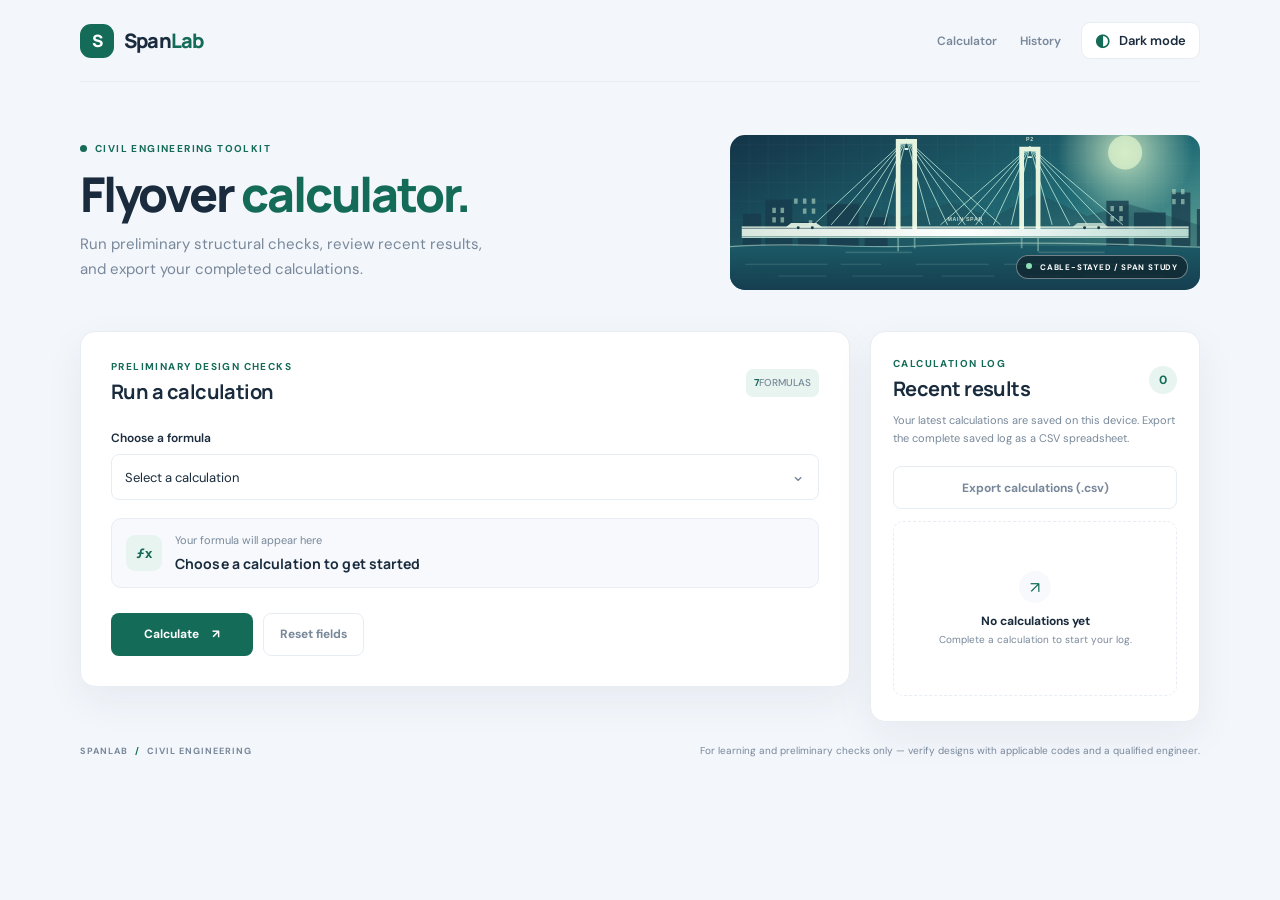
==== commit 4db93326: "Fix calculation CSV export feedback Co-authored-by: Copilot <223556219+Copilot@users.noreply.github." ====
--- a/index.html
+++ b/index.html
@@ -181,7 +181,7 @@
                     </div>
                     <p class="history-description">Your latest calculations are saved on this device. Export the complete saved log as a CSV spreadsheet.</p>
                     <div class="history-actions">
-                        <button class="button button-secondary export-calculations-button" id="exportCalculationsButton" type="button" disabled>Export calculations (.csv)</button>
+                        <button class="button button-secondary export-calculations-button" id="exportCalculationsButton" type="button">Export calculations (.csv)</button>
                         <button class="clear-history" id="clearHistoryButton" type="button" hidden>Clear history</button>
                     </div>
                     <p class="history-message" id="historyMessage" role="status" aria-live="polite"></p>
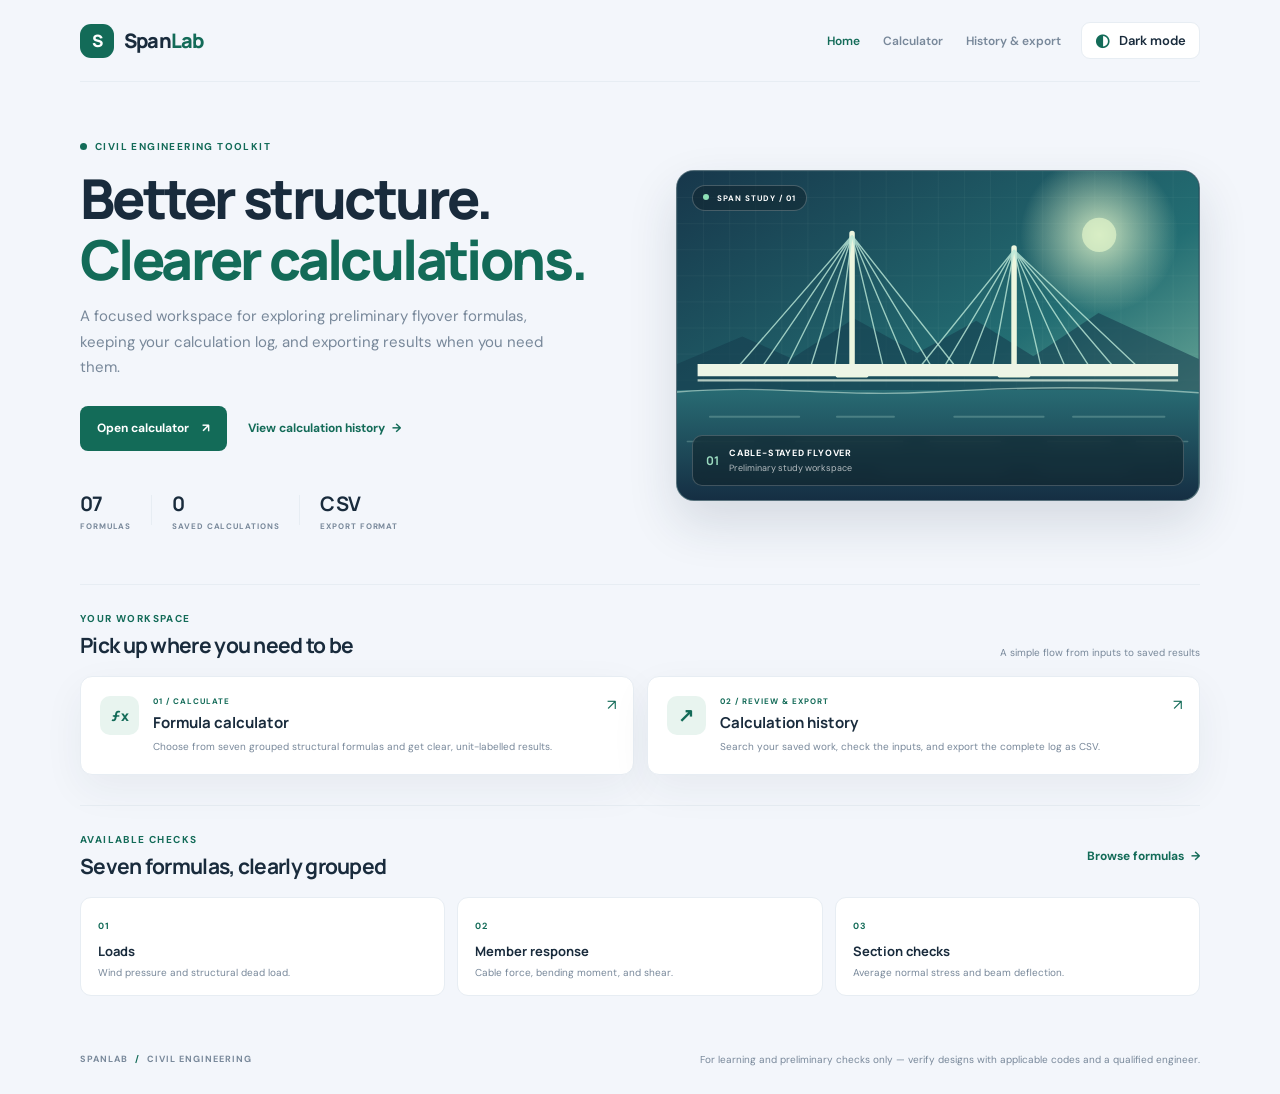
==== commit 1d7025eb: "Organize flyover calculator into separate pages Co-authored-by: Copilot <223556219+Copilot@users.nor" ====
--- a/index.html
+++ b/index.html
@@ -4,8 +4,8 @@
     <meta charset="UTF-8">
     <meta name="viewport" content="width=device-width, initial-scale=1.0">
     <meta name="theme-color" content="#f3f6fb">
-    <meta name="description" content="A cable-stayed flyover calculator for common preliminary structural formula checks.">
-    <title>Flyover Engineering Calculator</title>
+    <meta name="description" content="SpanLab is a simple workspace for preliminary cable-stayed flyover calculations and saved results.">
+    <title>SpanLab | Flyover engineering workspace</title>
     <link rel="preconnect" href="https://fonts.googleapis.com">
     <link rel="preconnect" href="https://fonts.gstatic.com" crossorigin>
     <link href="https://fonts.googleapis.com/css2?family=DM+Sans:wght@400;500;600;700&family=Manrope:wght@500;600;700;800&display=swap" rel="stylesheet">
@@ -14,13 +14,14 @@
 <body>
     <div class="app-shell">
         <header class="topbar">
-            <a class="brand" href="#" aria-label="SpanLab home">
+            <a class="brand" href="index.html" aria-label="SpanLab home">
                 <span class="brand-mark" aria-hidden="true">S</span>
                 <span>Span<span class="brand-light">Lab</span></span>
             </a>
-            <nav class="primary-nav" aria-label="Calculator navigation">
-                <a href="#calculator">Calculator</a>
-                <a href="#history">History</a>
+            <nav class="primary-nav" aria-label="Main navigation">
+                <a href="index.html" aria-current="page">Home</a>
+                <a href="calculator.html">Calculator</a>
+                <a href="history.html">History &amp; export</a>
             </nav>
             <button class="theme-toggle" id="themeToggle" type="button" aria-label="Switch to dark theme">
                 <span class="theme-icon" aria-hidden="true">◐</span>
@@ -28,171 +29,143 @@
             </button>
         </header>
 
-        <main>
-            <section class="intro">
-                <div class="intro-copy">
+        <main class="home-main">
+            <section class="home-hero">
+                <div class="home-hero-copy">
                     <p class="eyebrow"><span class="eyebrow-dot"></span> CIVIL ENGINEERING TOOLKIT</p>
-                    <h1>Flyover <span>calculator.</span></h1>
-                    <p class="intro-text">Run preliminary structural checks, review recent results, and export your completed calculations.</p>
+                    <h1>Better structure.<br><span>Clearer calculations.</span></h1>
+                    <p class="intro-text">A focused workspace for exploring preliminary flyover formulas, keeping your calculation log, and exporting results when you need them.</p>
+                    <div class="home-hero-actions">
+                        <a class="button button-primary" href="calculator.html">Open calculator <span aria-hidden="true">↗</span></a>
+                        <a class="text-link" href="history.html">View calculation history <span aria-hidden="true">→</span></a>
+                    </div>
+                    <div class="home-stat-row">
+                        <div class="home-stat">
+                            <strong>07</strong>
+                            <span>FORMULAS</span>
+                        </div>
+                        <div class="home-stat-divider" aria-hidden="true"></div>
+                        <div class="home-stat">
+                            <strong id="homeHistoryCount">0</strong>
+                            <span>SAVED CALCULATIONS</span>
+                        </div>
+                        <div class="home-stat-divider" aria-hidden="true"></div>
+                        <div class="home-stat">
+                            <strong>CSV</strong>
+                            <span>EXPORT FORMAT</span>
+                        </div>
+                    </div>
                 </div>
-                <div class="hero-image-wrap">
-                    <svg class="bridge-illustration" viewBox="0 0 800 360" role="img" aria-labelledby="bridgeArtTitle bridgeArtDescription" preserveAspectRatio="xMidYMid slice">
-                        <title id="bridgeArtTitle">Cable-stayed bridge illustration</title>
-                        <desc id="bridgeArtDescription">A modern cable-stayed bridge with twin pylons, fan-shaped cables, a city skyline, and reflections on the water.</desc>
+                <div class="home-visual">
+                    <div class="home-visual-label"><span class="status-dot"></span> SPAN STUDY / 01</div>
+                    <svg class="home-bridge-art" viewBox="0 0 760 480" role="img" aria-labelledby="homeBridgeTitle homeBridgeDescription">
+                        <title id="homeBridgeTitle">Cable-stayed bridge study illustration</title>
+                        <desc id="homeBridgeDescription">Twin bridge pylons and fan-shaped cables span above water, with a soft architectural grid in the background.</desc>
                         <defs>
-                            <linearGradient id="bridgeSky" x1="0" y1="0" x2="1" y2="1">
-                                <stop offset="0" stop-color="#122d42"/>
-                                <stop offset=".58" stop-color="#206b75"/>
-                                <stop offset="1" stop-color="#8bc7ad"/>
+                            <linearGradient id="homeSky" x1="0" y1="0" x2="1" y2="1">
+                                <stop stop-color="#17374b"/>
+                                <stop offset=".58" stop-color="#236e73"/>
+                                <stop offset="1" stop-color="#8ec4a9"/>
                             </linearGradient>
-                            <linearGradient id="bridgeWater" x1="0" y1="0" x2="0" y2="1">
-                                <stop stop-color="#1b5966"/>
-                                <stop offset="1" stop-color="#122d42"/>
+                            <linearGradient id="homeRiver" x1="0" y1="0" x2="0" y2="1">
+                                <stop stop-color="#286b73"/>
+                                <stop offset="1" stop-color="#152e43"/>
                             </linearGradient>
-                            <linearGradient id="bridgeDeck" x1="0" y1="0" x2="1" y2="0">
-                                <stop stop-color="#d8e7dd"/>
-                                <stop offset=".5" stop-color="#ffffff"/>
-                                <stop offset="1" stop-color="#b5d8ce"/>
-                            </linearGradient>
-                            <radialGradient id="bridgeGlow">
-                                <stop stop-color="#d4f1c8" stop-opacity=".85"/>
-                                <stop offset="1" stop-color="#d4f1c8" stop-opacity="0"/>
+                            <pattern id="homeGrid" width="38" height="38" patternUnits="userSpaceOnUse">
+                                <path d="M38 0H0V38" fill="none" stroke="#e0f3e8" stroke-opacity=".1"/>
+                            </pattern>
+                            <radialGradient id="homeSun">
+                                <stop stop-color="#e1f4c9" stop-opacity=".85"/>
+                                <stop offset="1" stop-color="#e1f4c9" stop-opacity="0"/>
                             </radialGradient>
-                            <pattern id="bridgeGrid" width="32" height="32" patternUnits="userSpaceOnUse">
-                                <path d="M32 0H0V32" fill="none" stroke="#d4f1e7" stroke-opacity=".09" stroke-width="1"/>
-                            </pattern>
                         </defs>
-                        <rect width="800" height="360" fill="url(#bridgeSky)"/>
-                        <rect width="800" height="260" fill="url(#bridgeGrid)"/>
-                        <circle cx="672" cy="78" r="115" fill="url(#bridgeGlow)"/>
-                        <circle cx="672" cy="78" r="29" fill="#e1f4ce" fill-opacity=".72"/>
-                        <path d="M0 203 89 177l52 17 70-35 77 30 88-26 72 26 74-42 85 39 72-20 121 36v40H0Z" fill="#204b57" fill-opacity=".43"/>
-                        <g fill="#183c4c" fill-opacity=".78">
-                            <path d="M22 182h31v55H22zm38-24h46v79H60zm56 38h36v41h-36zm49-30h54v71h-54zm64 22h39v49h-39zm411-28h38v77h-38zm47 20h54v57h-54zm64-34h32v91h-32zm43 28h54v63h-54z"/>
+                        <rect width="760" height="480" rx="18" fill="url(#homeSky)"/>
+                        <rect width="760" height="315" fill="url(#homeGrid)"/>
+                        <circle cx="615" cy="93" r="115" fill="url(#homeSun)"/>
+                        <circle cx="615" cy="93" r="25" fill="#e1f4c9" fill-opacity=".72"/>
+                        <path d="M0 281 95 241l72 32 91-58 92 50 86-47 83 52 95-63 146 67v74H0Z" fill="#153d4e" fill-opacity=".58"/>
+                        <g fill="#bce9d9" fill-opacity=".8" stroke="#ecf6df" stroke-width="8" stroke-linecap="round">
+                            <path d="M255 297V91m-20 206h40M491 297V112m-20 185h40"/>
                         </g>
-                        <g fill="#acd1bc" fill-opacity=".65">
-                            <path d="M72 172h6v9h-6zm14 0h6v9h-6zm-14 16h6v9h-6zm14 0h6v9h-6zm48 5h6v8h-6zm-25-37h6v9h-6zm15 0h6v9h-6zm15 0h6v9h-6zm-15 17h6v9h-6zm15 0h6v9h-6zm508-4h6v9h-6zm15 0h6v9h-6zm-15 17h6v9h-6zm15 0h6v9h-6zm90-46h6v9h-6zm15 0h6v9h-6zm-15 17h6v9h-6zm15 0h6v9h-6z"/>
+                        <g fill="none" stroke="#bce9d9" stroke-opacity=".8" stroke-width="2">
+                            <path d="M255 94 90 284M255 94 125 284M255 94 160 284M255 94 195 284M255 94 230 284"/>
+                            <path d="M255 94 300 284M255 94 335 284M255 94 370 284M255 94 405 284"/>
+                            <path d="M491 115 355 284M491 115 390 284M491 115 425 284M491 115 460 284"/>
+                            <path d="M491 115 530 284M491 115 565 284M491 115 600 284M491 115 635 284M491 115 670 284"/>
                         </g>
-                        <path d="M0 237h800v123H0z" fill="url(#bridgeWater)"/>
-                        <path d="M0 238c120-9 216 4 321-1 116-6 236-8 479 2" fill="none" stroke="#bbdfd1" stroke-opacity=".58" stroke-width="2"/>
-                        <g fill="none" stroke="#a9d8c8" stroke-linecap="round" stroke-opacity=".2">
-                            <path d="M27 268h138m24 0h67m61 0h122m28 0h80m45 0h154" stroke-width="2"/>
-                            <path d="M83 288h80m46 0h119m33 0h88m46 0h69m39 0h137" stroke-width="1.5"/>
-                            <path d="M16 318h112m35 0h78m52 0h128m46 0h83m46 0h145" stroke-width="2"/>
-                            <path d="M198 248h110m218 0h110" stroke-width="3"/>
-                        </g>
-                        <g fill="none" stroke="#bce9d9" stroke-opacity=".82" stroke-width="1.7">
-                            <path d="M300 55 142 201M300 55 172 201M300 55 202 201M300 55 232 201M300 55 262 201"/>
-                            <path d="M300 55 340 201M300 55 370 201M300 55 400 201M300 55 430 201M300 55 460 201"/>
-                            <path d="M510 68 358 201M510 68 388 201M510 68 418 201M510 68 448 201M510 68 478 201"/>
-                            <path d="M510 68 548 201M510 68 578 201M510 68 608 201M510 68 638 201M510 68 668 201"/>
-                        </g>
-                        <g fill="none" stroke="#e6f4df" stroke-linecap="round">
-                            <path d="M286 210V59h28v151" stroke-width="8"/>
-                            <path d="M496 210V72h28v138" stroke-width="8"/>
-                            <path d="M298 72h4m206 14h4" stroke-width="3"/>
-                        </g>
-                        <path d="M20 207h760v13H20z" fill="url(#bridgeDeck)"/>
-                        <path d="M20 205h760" stroke="#f4ffed" stroke-width="2"/>
-                        <path d="M20 222h760" stroke="#b1d5ca" stroke-width="3"/>
-                        <g fill="#e5f4e3">
-                            <path d="M104 198h43l10 7h-62z" opacity=".92"/>
-                            <path d="M591 198h43l10 7h-62z" opacity=".72"/>
-                        </g>
-                        <g fill="#173c4a">
-                            <circle cx="116" cy="206" r="2.5"/><circle cx="140" cy="206" r="2.5"/>
-                            <circle cx="603" cy="206" r="2.5"/><circle cx="627" cy="206" r="2.5"/>
-                        </g>
-                        <path d="M286 221v25m28-25v20m182-20v20m28-20v25" stroke="#9bc9bd" stroke-opacity=".55" stroke-width="3"/>
-                        <g font-family="Arial, sans-serif" font-size="9" font-weight="700" letter-spacing="1.2" fill="#e6f4df" fill-opacity=".82">
-                            <text x="298" y="46" text-anchor="middle">P1</text>
-                            <text x="510" y="59" text-anchor="middle">P2</text>
-                            <text x="400" y="194" text-anchor="middle">MAIN SPAN</text>
+                        <path d="M30 281h700v18H30z" fill="#edf5e6"/>
+                        <path d="M30 305h700" stroke="#f4ffed" stroke-opacity=".7" stroke-width="3"/>
+                        <path d="M0 319h760v161H0z" fill="url(#homeRiver)"/>
+                        <path d="M0 322c135-12 230 8 372 0s246-9 388 1" fill="none" stroke="#d4eee0" stroke-opacity=".55" stroke-width="2"/>
+                        <g fill="none" stroke="#b5ded0" stroke-linecap="round" stroke-opacity=".27">
+                            <path d="M48 358h130m55 0h83m88 0h130m43 0h133" stroke-width="3"/>
+                            <path d="M15 394h97m61 0h156m40 0h102m69 0h91m38 0h75" stroke-width="2"/>
+                            <path d="M103 438h138m55 0h181m53 0h127" stroke-width="2"/>
                         </g>
                     </svg>
-                    <span class="image-caption"><span class="status-dot"></span> CABLE-STAYED / SPAN STUDY</span>
+                    <div class="home-visual-caption">
+                        <span>01</span>
+                        <div><strong>CABLE-STAYED FLYOVER</strong><small>Preliminary study workspace</small></div>
+                    </div>
                 </div>
             </section>
 
-            <div class="workspace-grid section-block" id="calculator">
-                <section class="panel calculator-panel" aria-labelledby="calculatorHeading">
-                    <div class="panel-heading">
-                        <div>
-                            <p class="section-kicker">PRELIMINARY DESIGN CHECKS</p>
-                            <h2 id="calculatorHeading">Run a calculation</h2>
-                        </div>
-                        <span class="step-badge">7 <span>FORMULAS</span></span>
+            <section class="home-tools" aria-labelledby="toolsHeading">
+                <div class="home-section-heading">
+                    <div>
+                        <p class="section-kicker">YOUR WORKSPACE</p>
+                        <h2 id="toolsHeading">Pick up where you need to be</h2>
                     </div>
+                    <span class="home-section-note">A simple flow from inputs to saved results</span>
+                </div>
+                <div class="home-tool-grid">
+                    <a class="home-tool-card" href="calculator.html">
+                        <span class="tool-card-icon" aria-hidden="true">ƒx</span>
+                        <span class="tool-card-content">
+                            <span class="tool-card-kicker">01 / CALCULATE</span>
+                            <strong>Formula calculator</strong>
+                            <span>Choose from seven grouped structural formulas and get clear, unit-labelled results.</span>
+                        </span>
+                        <span class="tool-card-arrow" aria-hidden="true">↗</span>
+                    </a>
+                    <a class="home-tool-card" href="history.html">
+                        <span class="tool-card-icon history-tool-icon" aria-hidden="true">↗</span>
+                        <span class="tool-card-content">
+                            <span class="tool-card-kicker">02 / REVIEW &amp; EXPORT</span>
+                            <strong>Calculation history</strong>
+                            <span>Search your saved work, check the inputs, and export the complete log as CSV.</span>
+                        </span>
+                        <span class="tool-card-arrow" aria-hidden="true">↗</span>
+                    </a>
+                </div>
+            </section>
 
-                    <div class="field-group">
-                        <label for="formulaSelect">Choose a formula</label>
-                        <div class="select-wrap">
-                            <select id="formulaSelect">
-                                <option value="">Select a calculation</option>
-                                <option value="wind">Wind load</option>
-                                <option value="cable">Cable tension</option>
-                                <option value="bending">Bending moment</option>
-                                <option value="shear">Shear force</option>
-                                <option value="stress">Normal stress</option>
-                                <option value="deadload">Dead load</option>
-                                <option value="deflection">Beam deflection</option>
-                            </select>
-                            <span class="select-chevron" aria-hidden="true">⌄</span>
-                        </div>
+            <section class="formula-overview" aria-labelledby="formulaOverviewHeading">
+                <div class="home-section-heading compact-heading">
+                    <div>
+                        <p class="section-kicker">AVAILABLE CHECKS</p>
+                        <h2 id="formulaOverviewHeading">Seven formulas, clearly grouped</h2>
                     </div>
-
-                    <div class="formula-card" id="formulaText" aria-live="polite">
-                        <span class="formula-icon" aria-hidden="true">ƒx</span>
-                        <div>
-                            <p class="formula-title">Your formula will appear here</p>
-                            <p class="formula-equation">Choose a calculation to get started</p>
-                        </div>
-                    </div>
-
-                    <form id="calculationForm" novalidate>
-                        <div id="inputArea" class="input-grid"></div>
-                        <p class="form-message" id="formMessage" role="alert" hidden></p>
-                        <div class="form-actions">
-                            <button class="button button-primary" type="submit">
-                                Calculate <span aria-hidden="true">↗</span>
-                            </button>
-                            <button class="button button-secondary" id="resetButton" type="button">Reset fields</button>
-                        </div>
-                    </form>
-
-                    <section class="result-card" id="result" aria-live="polite" aria-label="Calculation result" hidden>
-                        <div class="result-topline">
-                            <span class="result-label">YOUR RESULT</span>
-                            <button class="copy-button" id="copyButton" type="button">Copy result</button>
-                        </div>
-                        <p class="result-name" id="resultName"></p>
-                        <p class="result-value"><span id="resultValue"></span> <span class="result-unit" id="resultUnit"></span></p>
-                        <p class="result-detail" id="resultDetail"></p>
-                    </section>
-                </section>
-
-                <aside class="panel history-panel" id="history" aria-labelledby="historyHeading">
-                    <div class="panel-heading">
-                        <div>
-                            <p class="section-kicker">CALCULATION LOG</p>
-                            <h2 id="historyHeading">Recent results</h2>
-                        </div>
-                        <span class="history-count" id="historyCount">0</span>
-                    </div>
-                    <p class="history-description">Your latest calculations are saved on this device. Export the complete saved log as a CSV spreadsheet.</p>
-                    <div class="history-actions">
-                        <button class="button button-secondary export-calculations-button" id="exportCalculationsButton" type="button">Export calculations (.csv)</button>
-                        <button class="clear-history" id="clearHistoryButton" type="button" hidden>Clear history</button>
-                    </div>
-                    <p class="history-message" id="historyMessage" role="status" aria-live="polite"></p>
-                    <div class="history-list" id="historyList" aria-live="polite"></div>
-                    <div class="history-empty" id="historyEmpty">
-                        <span class="empty-icon" aria-hidden="true">↗</span>
-                        <p>No calculations yet</p>
-                        <span>Complete a calculation to start your log.</span>
-                    </div>
-                </aside>
-            </div>
+                    <a class="text-link" href="calculator.html">Browse formulas <span aria-hidden="true">→</span></a>
+                </div>
+                <div class="formula-category-grid">
+                    <article class="formula-category-card">
+                        <span class="category-index">01</span>
+                        <h3>Loads</h3>
+                        <p>Wind pressure and structural dead load.</p>
+                    </article>
+                    <article class="formula-category-card">
+                        <span class="category-index">02</span>
+                        <h3>Member response</h3>
+                        <p>Cable force, bending moment, and shear.</p>
+                    </article>
+                    <article class="formula-category-card">
+                        <span class="category-index">03</span>
+                        <h3>Section checks</h3>
+                        <p>Average normal stress and beam deflection.</p>
+                    </article>
+                </div>
+            </section>
         </main>
 
         <footer class="footer">
@@ -200,6 +173,6 @@
             <span>For learning and preliminary checks only — verify designs with applicable codes and a qualified engineer.</span>
         </footer>
     </div>
-    <script src="script.js"></script>
+    <script src="site.js"></script>
 </body>
 </html>
--- a/style.css
+++ b/style.css
@@ -1180,3 +1180,621 @@
 .history-message:empty {
     display: none;
 }
+
+.primary-nav a[aria-current="page"] {
+    color: var(--accent);
+}
+
+.page-main {
+    min-height: calc(100vh - 180px);
+}
+
+.page-heading {
+    padding: 46px 0 25px;
+}
+
+.page-heading h1 {
+    margin-bottom: 10px;
+}
+
+.calculator-layout {
+    display: grid;
+    grid-template-columns: minmax(0, 1fr) 285px;
+    align-items: start;
+    gap: 20px;
+}
+
+.calculator-layout .calculator-panel {
+    min-width: 0;
+}
+
+.calculator-help {
+    border: 1px solid var(--line);
+    border-radius: 14px;
+    background: var(--surface);
+    padding: 22px;
+    box-shadow: var(--shadow);
+}
+
+.calculator-help h2 {
+    margin: 7px 0 17px;
+    font-size: 17px;
+    letter-spacing: -0.5px;
+}
+
+.calculator-help ol {
+    display: grid;
+    gap: 14px;
+    margin: 0;
+    padding: 0;
+    list-style: none;
+}
+
+.calculator-help li {
+    display: flex;
+    align-items: flex-start;
+    gap: 10px;
+    color: var(--muted);
+    font-size: 11px;
+    line-height: 1.5;
+}
+
+.calculator-help li span {
+    color: var(--accent);
+    font-size: 9px;
+    font-weight: 700;
+    letter-spacing: 0.6px;
+}
+
+.text-link {
+    display: inline-flex;
+    align-items: center;
+    gap: 7px;
+    color: var(--accent);
+    font-size: 12px;
+    font-weight: 700;
+    text-decoration: none;
+}
+
+.text-link:hover {
+    color: var(--accent-strong);
+}
+
+.calculator-help .text-link {
+    margin-top: 21px;
+    font-size: 11px;
+}
+
+.full-history-panel {
+    padding: 26px 28px;
+}
+
+.history-page-heading {
+    display: flex;
+    align-items: center;
+    justify-content: space-between;
+    gap: 18px;
+    margin-bottom: 19px;
+}
+
+.history-page-heading h2 {
+    display: flex;
+    align-items: center;
+    gap: 10px;
+    margin: 6px 0 0;
+    font-size: 21px;
+    letter-spacing: -0.6px;
+}
+
+.history-page-heading .history-count {
+    flex: 0 0 auto;
+}
+
+.history-page-actions {
+    display: flex;
+    gap: 9px;
+}
+
+.history-page-actions .button {
+    min-height: 39px;
+}
+
+.history-page-actions .button:disabled {
+    cursor: not-allowed;
+    opacity: 0.55;
+}
+
+.history-filters {
+    display: grid;
+    grid-template-columns: minmax(0, 1fr) 220px;
+    gap: 10px;
+    margin-bottom: 14px;
+}
+
+.search-field {
+    display: flex;
+    align-items: center;
+    gap: 9px;
+    min-height: 43px;
+    border: 1px solid var(--line);
+    border-radius: 8px;
+    background: var(--surface);
+    color: var(--muted);
+    padding: 0 12px;
+}
+
+.search-field:focus-within {
+    border-color: var(--accent);
+    box-shadow: 0 0 0 3px color-mix(in srgb, var(--accent) 13%, transparent);
+}
+
+.search-field > span {
+    font-size: 18px;
+}
+
+.search-field input {
+    width: 100%;
+    min-width: 0;
+    border: 0;
+    background: transparent;
+    color: var(--text);
+    font-size: 12px;
+    outline: none;
+}
+
+.search-field input::placeholder {
+    color: var(--muted);
+}
+
+.history-filter-select select {
+    min-height: 43px;
+    font-size: 12px;
+}
+
+.history-table-wrap {
+    overflow-x: auto;
+    border: 1px solid var(--line);
+    border-radius: 10px;
+}
+
+.history-table {
+    width: 100%;
+    min-width: 720px;
+    border-collapse: collapse;
+    text-align: left;
+}
+
+.history-table th {
+    background: var(--surface-soft);
+    color: var(--muted);
+    padding: 12px 14px;
+    font-size: 9px;
+    font-weight: 700;
+    letter-spacing: 1px;
+    text-transform: uppercase;
+}
+
+.history-table td {
+    border-top: 1px solid var(--line);
+    color: var(--muted);
+    padding: 13px 14px;
+    font-size: 11px;
+    line-height: 1.55;
+    vertical-align: top;
+}
+
+.history-table td:first-child {
+    min-width: 145px;
+    white-space: nowrap;
+}
+
+.table-calculation-name,
+.table-equation {
+    display: block;
+}
+
+.table-calculation-name {
+    color: var(--text);
+    font-size: 11px;
+}
+
+.table-equation {
+    margin-top: 4px;
+    color: var(--muted);
+    font-size: 10px;
+}
+
+.table-inputs {
+    min-width: 230px;
+}
+
+.table-result {
+    min-width: 120px;
+    color: var(--accent) !important;
+    font-weight: 700;
+    white-space: nowrap;
+}
+
+.history-page-panel .history-empty {
+    margin-top: 12px;
+}
+
+.empty-action {
+    min-height: 37px;
+    margin-top: 14px;
+    padding: 0 13px;
+    text-decoration: none;
+}
+
+.history-storage-note {
+    margin: 15px 0 0;
+    color: var(--muted);
+    font-size: 10px;
+    line-height: 1.6;
+}
+
+.visually-hidden {
+    position: absolute;
+    width: 1px;
+    height: 1px;
+    overflow: hidden;
+    clip: rect(0, 0, 0, 0);
+    white-space: nowrap;
+    clip-path: inset(50%);
+}
+
+.home-main {
+    padding-bottom: 5px;
+}
+
+.home-hero {
+    display: grid;
+    grid-template-columns: minmax(0, 1fr) minmax(360px, 0.95fr);
+    align-items: center;
+    gap: 45px;
+    padding: 58px 0 53px;
+}
+
+.home-hero-copy h1 {
+    margin: 15px 0 15px;
+    font-size: clamp(38px, 5vw, 55px);
+    letter-spacing: -2.6px;
+}
+
+.home-hero-copy .intro-text {
+    max-width: 465px;
+}
+
+.home-hero-actions {
+    display: flex;
+    align-items: center;
+    gap: 21px;
+    margin-top: 25px;
+}
+
+.home-hero-actions .button {
+    min-height: 45px;
+    text-decoration: none;
+}
+
+.home-stat-row {
+    display: flex;
+    align-items: center;
+    gap: 20px;
+    margin-top: 39px;
+}
+
+.home-stat {
+    display: grid;
+    gap: 4px;
+}
+
+.home-stat strong {
+    color: var(--text);
+    font-family: "Manrope", sans-serif;
+    font-size: 20px;
+    letter-spacing: -0.6px;
+}
+
+.home-stat span {
+    color: var(--muted);
+    font-size: 8px;
+    font-weight: 700;
+    letter-spacing: 0.9px;
+}
+
+.home-stat-divider {
+    width: 1px;
+    height: 30px;
+    background: var(--line);
+}
+
+.home-visual {
+    position: relative;
+    min-width: 0;
+    overflow: hidden;
+    border: 1px solid rgba(255, 255, 255, 0.28);
+    border-radius: 18px;
+    background: #183a4a;
+    box-shadow: 0 22px 50px rgba(27, 49, 68, 0.14);
+}
+
+.home-bridge-art {
+    display: block;
+    width: 100%;
+    height: auto;
+}
+
+.home-visual-label {
+    position: absolute;
+    z-index: 1;
+    top: 14px;
+    left: 15px;
+    border: 1px solid rgba(255, 255, 255, 0.22);
+    border-radius: 999px;
+    background: rgba(15, 33, 40, 0.48);
+    color: #fff;
+    padding: 7px 10px;
+    font-size: 8px;
+    font-weight: 700;
+    letter-spacing: 1px;
+}
+
+.home-visual-caption {
+    position: absolute;
+    right: 15px;
+    bottom: 14px;
+    left: 15px;
+    display: flex;
+    align-items: center;
+    gap: 10px;
+    border: 1px solid rgba(255, 255, 255, 0.2);
+    border-radius: 10px;
+    background: rgba(15, 33, 40, 0.56);
+    color: #fff;
+    padding: 11px 13px;
+    backdrop-filter: blur(7px);
+}
+
+.home-visual-caption > span {
+    color: #9cdbc0;
+    font: 700 12px "Manrope", sans-serif;
+}
+
+.home-visual-caption strong,
+.home-visual-caption small {
+    display: block;
+}
+
+.home-visual-caption strong {
+    font-size: 9px;
+    letter-spacing: 0.8px;
+}
+
+.home-visual-caption small {
+    margin-top: 3px;
+    color: rgba(255, 255, 255, 0.68);
+    font-size: 9px;
+}
+
+.home-tools,
+.formula-overview {
+    padding: 27px 0 30px;
+    border-top: 1px solid var(--line);
+}
+
+.home-section-heading {
+    display: flex;
+    align-items: end;
+    justify-content: space-between;
+    gap: 15px;
+    margin-bottom: 17px;
+}
+
+.home-section-heading h2 {
+    margin: 6px 0 0;
+    font-size: 21px;
+    letter-spacing: -0.7px;
+}
+
+.home-section-note {
+    color: var(--muted);
+    font-size: 10px;
+}
+
+.home-tool-grid {
+    display: grid;
+    grid-template-columns: repeat(2, minmax(0, 1fr));
+    gap: 13px;
+}
+
+.home-tool-card {
+    position: relative;
+    display: flex;
+    align-items: flex-start;
+    gap: 14px;
+    min-width: 0;
+    border: 1px solid var(--line);
+    border-radius: 12px;
+    background: var(--surface);
+    padding: 19px;
+    box-shadow: var(--shadow);
+    text-decoration: none;
+    transition: border-color 150ms ease, transform 150ms ease;
+}
+
+.home-tool-card:hover {
+    border-color: var(--accent);
+    transform: translateY(-2px);
+}
+
+.tool-card-icon {
+    display: grid;
+    flex: 0 0 39px;
+    width: 39px;
+    height: 39px;
+    place-items: center;
+    border-radius: 10px;
+    background: var(--accent-soft);
+    color: var(--accent);
+    font: 800 14px "Manrope", sans-serif;
+}
+
+.history-tool-icon {
+    font-size: 19px;
+}
+
+.tool-card-content {
+    display: grid;
+    gap: 6px;
+    padding-right: 17px;
+}
+
+.tool-card-kicker {
+    color: var(--accent);
+    font-size: 8px;
+    font-weight: 700;
+    letter-spacing: 1px;
+}
+
+.tool-card-content strong {
+    color: var(--text);
+    font: 700 15px "Manrope", sans-serif;
+}
+
+.tool-card-content > span:last-child {
+    color: var(--muted);
+    font-size: 10px;
+    line-height: 1.6;
+}
+
+.tool-card-arrow {
+    position: absolute;
+    top: 18px;
+    right: 17px;
+    color: var(--accent);
+    font-size: 15px;
+}
+
+.compact-heading {
+    align-items: center;
+}
+
+.formula-category-grid {
+    display: grid;
+    grid-template-columns: repeat(3, minmax(0, 1fr));
+    gap: 12px;
+}
+
+.formula-category-card {
+    border: 1px solid var(--line);
+    border-radius: 11px;
+    background: var(--surface);
+    padding: 15px 17px;
+}
+
+.category-index {
+    color: var(--accent);
+    font-size: 9px;
+    font-weight: 700;
+    letter-spacing: 1px;
+}
+
+.formula-category-card h3 {
+    margin: 8px 0 5px;
+    color: var(--text);
+    font: 700 13px "Manrope", sans-serif;
+}
+
+.formula-category-card p {
+    margin: 0;
+    color: var(--muted);
+    font-size: 10px;
+    line-height: 1.5;
+}
+
+@media (max-width: 900px) {
+    .home-hero {
+        grid-template-columns: minmax(0, 1fr) minmax(300px, 0.9fr);
+        gap: 27px;
+        padding: 45px 0 39px;
+    }
+
+    .calculator-layout {
+        grid-template-columns: minmax(0, 1fr);
+    }
+
+    .calculator-help {
+        display: none;
+    }
+}
+
+@media (max-width: 650px) {
+    .page-heading {
+        padding: 32px 0 20px;
+    }
+
+    .home-hero {
+        grid-template-columns: minmax(0, 1fr);
+        gap: 27px;
+        padding: 36px 0 30px;
+    }
+
+    .home-hero-copy h1 {
+        font-size: clamp(38px, 10vw, 49px);
+    }
+
+    .home-hero-actions {
+        align-items: flex-start;
+        flex-direction: column;
+        gap: 14px;
+    }
+
+    .home-stat-row {
+        justify-content: space-between;
+        gap: 9px;
+        margin-top: 28px;
+    }
+
+    .home-stat strong {
+        font-size: 17px;
+    }
+
+    .home-stat span {
+        font-size: 7px;
+        letter-spacing: 0.4px;
+    }
+
+    .home-section-heading {
+        align-items: flex-start;
+        flex-direction: column;
+    }
+
+    .home-tool-grid,
+    .formula-category-grid {
+        grid-template-columns: minmax(0, 1fr);
+    }
+
+    .full-history-panel {
+        padding: 21px 16px;
+    }
+
+    .history-page-heading {
+        align-items: flex-start;
+        flex-direction: column;
+    }
+
+    .history-page-actions {
+        width: 100%;
+    }
+
+    .history-page-actions .button {
+        flex: 1;
+        padding: 0 9px;
+        font-size: 10px;
+    }
+
+    .history-filters {
+        grid-template-columns: minmax(0, 1fr);
+    }
+}
